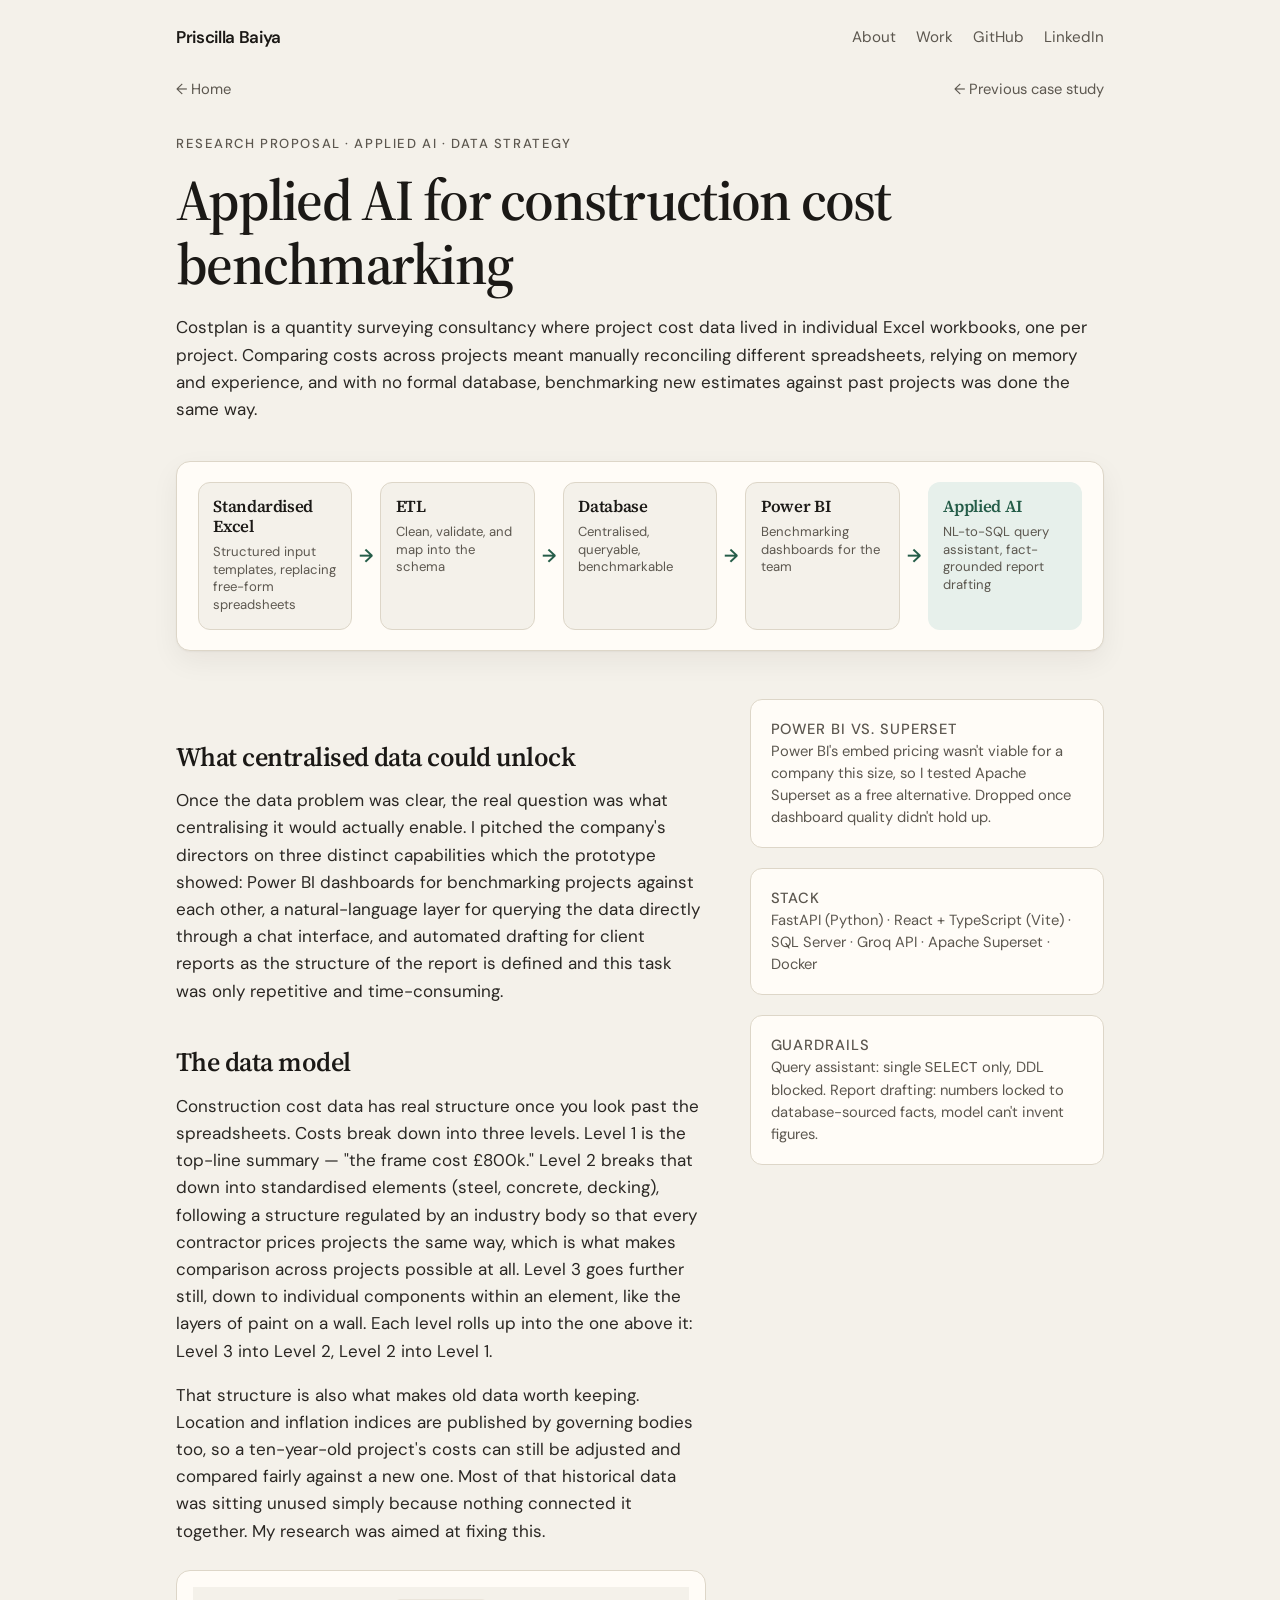
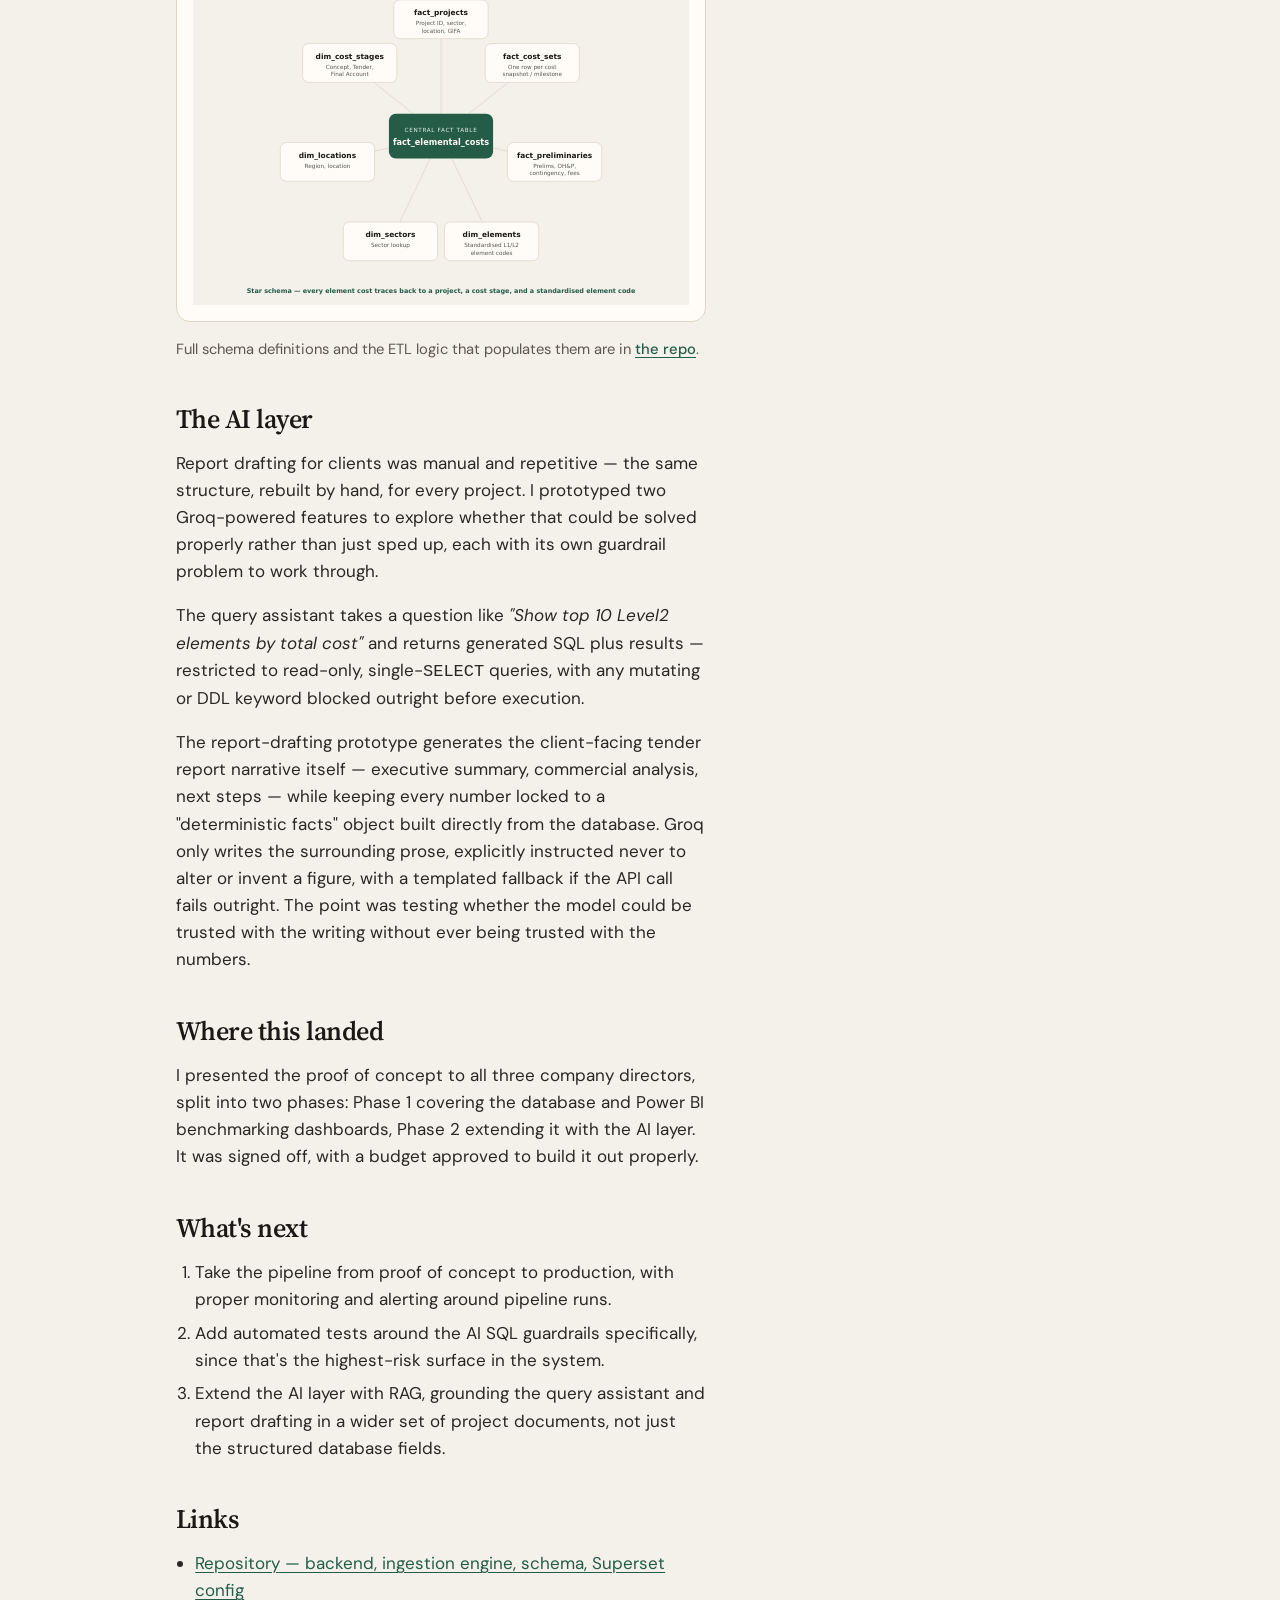
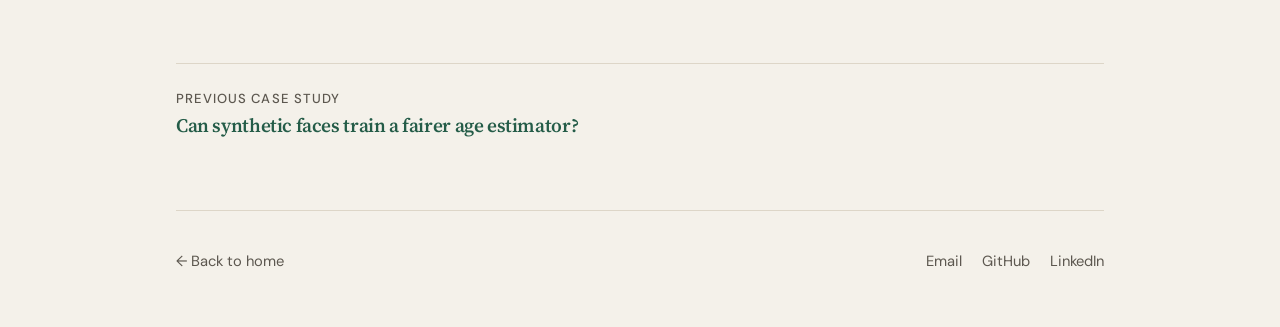
==== case-studies/construction-cost-benchmarking/index.html @ affcab67 "Tighten the construction case study around the data model and AI prototype, and fix the schema diagr" ====
<!DOCTYPE html>
<html lang="en">
  <head>
    <meta charset="utf-8" />
    <meta name="viewport" content="width=device-width, initial-scale=1" />
    <title>Applied AI for construction cost benchmarking</title>
    <meta
      name="description"
      content="Case study: a self-authored research proposal and proof of concept for a construction consultancy that runs cost benchmarking through spreadsheets
       — making the case for a centralised cost database, with a Power BI dashboard for visual analysis and a Groq-powered AI layer."
    />
    <link rel="stylesheet" href="../../assets/css/style.css" />
    <link rel="stylesheet" href="../../assets/css/case-study.css" />
  </head>
  <body>
    <a class="skip-link" href="#main">Skip to content</a>

    <header class="site-header">
      <a class="wordmark" href="../../">Priscilla Baiya</a>
      <nav class="nav" aria-label="Primary">
        <a href="../../#about">About</a>
        <a href="../../#work">Work</a>
        <a href="https://github.com/priscilla254" rel="noopener noreferrer">GitHub</a>
        <a href="https://www.linkedin.com/in/priscilla-baiya-3439ba217" rel="noopener noreferrer">LinkedIn</a>
      </nav>
    </header>

    <main id="main" class="article-wrap article-wrap--wide">
      <div class="page-nav">
        <a class="back" href="../../">← Home</a>
        <a class="back" href="../synthetic-age-estimation/">← Previous case study</a>
      </div>

      <article>
        <header class="article-header">
          <p class="eyebrow">Research proposal · Applied AI · Data strategy</p>
          <h1>Applied AI for construction cost benchmarking</h1>
          <p class="lede">
            <p>
              Costplan is a quantity surveying consultancy where project cost data
              lived in individual Excel workbooks, one per project. Comparing
              costs across projects meant manually reconciling different
              spreadsheets, relying on memory and experience, and with no formal
              database, benchmarking new estimates against past projects was done
              the same way.
            </p>
          </p>
     
        </header>

        <div class="pipeline-flow">
          <div class="pipeline-flow__step">
            <strong>Standardised Excel</strong>
            <span>Structured input templates, replacing free-form spreadsheets</span>
          </div>
          <div class="pipeline-flow__arrow" aria-hidden="true">→</div>
          <div class="pipeline-flow__step">
            <strong>ETL</strong>
            <span>Clean, validate, and map into the schema</span>
          </div>
          <div class="pipeline-flow__arrow" aria-hidden="true">→</div>
          <div class="pipeline-flow__step">
            <strong>Database</strong>
            <span>Centralised, queryable, benchmarkable</span>
          </div>
          <div class="pipeline-flow__arrow" aria-hidden="true">→</div>
          <div class="pipeline-flow__step">
            <strong>Power BI</strong>
            <span>Benchmarking dashboards for the team</span>
          </div>
          <div class="pipeline-flow__arrow" aria-hidden="true">→</div>
          <div class="pipeline-flow__step pipeline-flow__step--accent">
            <strong>Applied AI</strong>
            <span>NL-to-SQL query assistant, fact-grounded report drafting</span>
          </div>
        </div>

        
   

        <div class="layout">
          <div class="layout__main">
            <h2>What centralised data could unlock</h2>
            <p>
              Once the data problem was clear, the real question was what
              centralising it would actually enable. I pitched the company's
              directors on three distinct capabilities which the prototype showed: Power BI dashboards for
              benchmarking projects against each other, a natural-language layer
              for querying the data directly through a chat interface, and automated
              drafting for client reports as the structure of the report is defined and this task was only repetitive and time-consuming.
            </p>

            <h2>The data model</h2>
            <p>
              Construction cost data has real structure once you look past the
              spreadsheets. Costs break down into three levels. Level 1 is the
              top-line summary — "the frame cost £800k." Level 2 breaks that down
              into standardised elements (steel, concrete, decking), following a
              structure regulated by an industry body so that every contractor
              prices projects the same way, which is what makes comparison across
              projects possible at all. Level 3 goes further still, down to
              individual components within an element, like the layers of paint on
              a wall. Each level rolls up into the one above it: Level 3 into
              Level 2, Level 2 into Level 1.
            </p>
            <p>
              That structure is also what makes old data worth keeping. Location
              and inflation indices are published by governing bodies too, so a
              ten-year-old project's costs can still be adjusted and compared
              fairly against a new one. Most of that historical data was sitting
              unused simply because nothing connected it together. My research was aimed at fixing this.            </p>

            <div class="pipeline">
              <img src="../../assets/images/schema-diagram.svg" width="1000" height="640" alt="Star schema diagram: fact_elemental_costs sits at the centre, connected to fact_projects, fact_cost_sets, fact_preliminaries, dim_elements, dim_sectors, dim_locations, and dim_cost_stages." />
            </div>
            <p class="pipeline-note">
              Full schema definitions and the ETL logic that populates them
              are in
              <a href="https://github.com/priscilla254/construction-data-benchmarking-pipeline" rel="noopener noreferrer">the repo</a>.
            </p>

            <h2>The AI layer</h2>
            <p>
              Report drafting for clients was manual and repetitive — the same
              structure, rebuilt by hand, for every project. I prototyped two
              Groq-powered features to explore whether that could be solved
              properly rather than just sped up, each with its own guardrail
              problem to work through.
            </p>
            <p>
              The query assistant takes a question like <em>"Show top 10 Level2
              elements by total cost"</em> and returns generated SQL plus results —
              restricted to read-only, single-<code>SELECT</code> queries, with any
              mutating or DDL keyword blocked outright before execution.
            </p>
            <p>
              The report-drafting prototype generates the client-facing tender
              report narrative itself — executive summary, commercial analysis,
              next steps — while keeping every number locked to a "deterministic
              facts" object built directly from the database. Groq only writes the
              surrounding prose, explicitly instructed never to alter or invent a
              figure, with a templated fallback if the API call fails outright.
              The point was testing whether the model could be trusted with the
              writing without ever being trusted with the numbers.
            </p>

            <h2>Where this landed</h2>
            <p>
              I presented the proof of concept to all three company directors,
              split into two phases: Phase 1 covering the database and Power BI
              benchmarking dashboards, Phase 2 extending it with the AI layer. It
              was signed off, with a budget approved to build it out properly.
            </p>

            <h2>What's next</h2>
            <ol>
              <li>Take the pipeline from proof of concept to production, with proper monitoring and alerting around pipeline runs.</li>
              <li>Add automated tests around the AI SQL guardrails specifically, since that's the highest-risk surface in the system.</li>
              <li>Extend the AI layer with RAG, grounding the query assistant and report drafting in a wider set of project documents, not just the structured database fields.</li>
            </ol>

            <h2>Links</h2>
            <ul>
              <li><a href="https://github.com/priscilla254/construction-data-benchmarking-pipeline" rel="noopener noreferrer">Repository — backend, ingestion engine, schema, Superset config</a></li>
            </ul>
          </div>

          <aside class="layout__rail">
            <div class="rail-card">
              <p class="rail-card__label">Power BI vs. Superset</p>
              <p>
                Power BI's embed pricing wasn't viable for a company this size,
                so I tested Apache Superset as a free alternative. Dropped once
                dashboard quality didn't hold up.
              </p>
            </div>

            <div class="rail-card">
              <p class="rail-card__label">Stack</p>
              <p>FastAPI (Python) · React + TypeScript (Vite) · SQL Server · Groq API · Apache Superset · Docker</p>
            </div>

            <div class="rail-card">
              <p class="rail-card__label">Guardrails</p>
              <p>
                Query assistant: single <code>SELECT</code> only, DDL
                blocked. Report drafting: numbers locked to
                database-sourced facts, model can't invent figures.
              </p>
            </div>
          </aside>
        </div>
      </article>

      <nav class="pager" aria-label="More case studies">
        <a class="pager__link pager__link--prev" href="../synthetic-age-estimation/">
          <span class="pager__label">Previous case study</span>
          <span class="pager__title">Can synthetic faces train a fairer age estimator?</span>
        </a>
      </nav>
    </main>

    <footer class="site-footer">
      <p><a href="../../">← Back to home</a></p>
      <p class="footer-links">
        <a href="mailto:priscillawambui8@gmail.com">Email</a>
        <a href="https://github.com/priscilla254" rel="noopener noreferrer">GitHub</a>
        <a href="https://www.linkedin.com/in/priscilla-baiya-3439ba217" rel="noopener noreferrer">LinkedIn</a>
      </p>
    </footer>
  </body>
</html>
---- assets/css/style.css ----
@import url("https://fonts.googleapis.com/css2?family=Source+Serif+4:ital,opsz,wght@0,8..60,400;0,8..60,600;0,8..60,700;1,8..60,400&family=DM+Sans:ital,opsz,wght@0,9..40,400;0,9..40,500;0,9..40,600;1,9..40,400&display=swap");

:root {
  --paper: #f4f1ea;
  --card: #fffcf7;
  --ink: #1b1916;
  --muted: #5c574f;
  --line: #ddd6c8;
  --accent: #245c48;
  --accent-soft: #e7f0eb;
  --placeholder: #ece7dc;
  --radius: 14px;
  --shadow: 0 1px 2px rgba(27, 25, 22, 0.04), 0 10px 28px rgba(27, 25, 22, 0.06);
  --max: 42rem;
  --wide: 58rem;
}

*,
*::before,
*::after {
  box-sizing: border-box;
}

html {
  scroll-behavior: smooth;
}

body {
  margin: 0;
  background: var(--paper);
  color: var(--ink);
  font-family: "DM Sans", system-ui, sans-serif;
  font-size: 1.0625rem;
  line-height: 1.6;
  text-rendering: optimizeLegibility;
}

img {
  max-width: 100%;
  height: auto;
  display: block;
}

a {
  color: var(--accent);
  text-decoration-thickness: 1px;
  text-underline-offset: 0.18em;
}

a:hover {
  color: var(--ink);
}

:focus-visible {
  outline: 2px solid var(--accent);
  outline-offset: 3px;
}

.skip-link {
  position: absolute;
  left: 1rem;
  top: -4rem;
  z-index: 10;
  padding: 0.5rem 0.85rem;
  background: var(--ink);
  color: var(--paper);
  border-radius: 6px;
}

.skip-link:focus {
  top: 1rem;
}

.site-header,
.site-footer,
.hero,
.section,
.article-wrap {
  width: min(var(--wide), calc(100% - 2.5rem));
  margin-inline: auto;
}

.site-header {
  display: flex;
  align-items: center;
  justify-content: space-between;
  gap: 1rem;
  padding: 1.5rem 0 1.25rem;
}

.wordmark {
  font-weight: 600;
  letter-spacing: -0.02em;
  color: var(--ink);
  text-decoration: none;
}

.nav {
  display: flex;
  gap: 1.25rem;
  font-size: 0.95rem;
}

.nav a {
  color: var(--muted);
  text-decoration: none;
}

.nav a:hover,
.nav a[aria-current="page"] {
  color: var(--ink);
}

.hero {
  padding: 4.5rem 0 3.25rem;
}

.eyebrow {
  margin: 0 0 0.85rem;
  color: var(--muted);
  font-size: 0.82rem;
  font-weight: 500;
  letter-spacing: 0.12em;
  text-transform: uppercase;
}

.hero h1,
.article-header h1 {
  margin: 0;
  font-family: "Source Serif 4", Georgia, serif;
  font-size: clamp(2.35rem, 5vw, 3.6rem);
  font-weight: 600;
  letter-spacing: -0.03em;
  line-height: 1.12;
}

.lede {
  max-width: 36rem;
  margin: 1.1rem 0 0;
  color: var(--muted);
  font-size: clamp(1.1rem, 2vw, 1.28rem);
  line-height: 1.55;
}

.section {
  padding-bottom: 5rem;
}

.section h2 {
  margin: 0 0 1.25rem;
  font-size: calc(0.82rem + 2pt);
  font-weight: 500;
  letter-spacing: 0.12em;
  text-transform: uppercase;
  color: var(--muted);
}

.about::after {
  content: "";
  display: table;
  clear: both;
}

.about__photo {
  float: left;
  width: 14.5rem;
  max-width: 42%;
  aspect-ratio: 1;
  object-fit: cover;
  object-position: center 18%;
  margin: 0.15rem 1.85rem 0.85rem 0;
  border-radius: var(--radius);
  border: 1px solid var(--line);
  background: var(--placeholder);
}

.about__copy {
  display: contents;
}

.about__copy p {
  margin: 0 0 1rem;
  color: #2a2723;
}

.about__copy p:last-child {
  margin-bottom: 0;
}

.card {
  display: grid;
  gap: 1.35rem;
  padding: 1.6rem 1.7rem 1.7rem;
  background: var(--card);
  border: 1px solid var(--line);
  border-radius: var(--radius);
  box-shadow: var(--shadow);
  text-decoration: none;
  color: inherit;
  transition: transform 0.2s ease, border-color 0.2s ease;
}

.card:hover {
  transform: translateY(-2px);
  border-color: #cfc6b4;
  color: inherit;
}

.card__meta {
  display: flex;
  flex-wrap: wrap;
  gap: 0.55rem;
  margin: 0 0 0.7rem;
}

.tag {
  display: inline-block;
  padding: 0.18rem 0.55rem;
  border: 1px solid var(--line);
  border-radius: 999px;
  color: var(--muted);
  font-size: 0.78rem;
}

.card h3 {
  margin: 0 0 0.45rem;
  font-family: "Source Serif 4", Georgia, serif;
  font-size: 1.55rem;
  font-weight: 600;
  letter-spacing: -0.02em;
  line-height: 1.25;
}

.card p {
  margin: 0;
  color: var(--muted);
}

.card .card__cta {
  display: inline-block;
  width: fit-content;
  margin-top: 1rem;
  padding: 0.7rem 1.15rem;
  background: var(--accent);
  color: #fffcf7;
  font-weight: 600;
  font-size: 0.95rem;
  line-height: 1.2;
  border-radius: 8px;
  transition: background 0.2s ease;
}

.card:hover .card__cta {
  background: #1c4a3a;
  color: #fffcf7;
}

.site-footer {
  display: flex;
  flex-wrap: wrap;
  gap: 0.75rem 1.5rem;
  justify-content: space-between;
  padding: 1.5rem 0 2.5rem;
  border-top: 1px solid var(--line);
  color: var(--muted);
  font-size: 0.92rem;
}

.site-footer a {
  color: var(--muted);
  text-decoration: none;
}

.site-footer a:hover {
  color: var(--ink);
}

.footer-links {
  display: flex;
  flex-wrap: wrap;
  gap: 1rem 1.25rem;
}

/* Case study */
.article-wrap {
  max-width: var(--max);
  padding-bottom: 4.5rem;
}

.back {
  display: inline-block;
  margin: 0.4rem 0 2rem;
  color: var(--muted);
  text-decoration: none;
  font-size: 0.92rem;
}

.back:hover {
  color: var(--ink);
}

.article-header {
  margin-bottom: 2.4rem;
}

.article-header p.meta {
  margin: 1rem 0 0;
  color: var(--muted);
  font-size: 0.95rem;
}

article h2 {
  margin: 2.6rem 0 0.85rem;
  font-family: "Source Serif 4", Georgia, serif;
  font-size: 1.65rem;
  font-weight: 600;
  letter-spacing: -0.02em;
  line-height: 1.25;
}

article h3 {
  margin: 1.8rem 0 0.55rem;
  font-size: 1.08rem;
  font-weight: 600;
}

article p,
article li {
  color: #2a2723;
}

article p {
  margin: 0 0 1.05rem;
}

article ul,
article ol {
  margin: 0 0 1.15rem;
  padding-left: 1.2rem;
}

article li + li {
  margin-top: 0.4rem;
}

.stats {
  display: grid;
  grid-template-columns: 1fr 1fr;
  gap: 0.85rem;
  margin: 1.6rem 0 1.8rem;
}

.stat {
  padding: 1.15rem 1.2rem 1.2rem;
  background: var(--accent-soft);
  border-radius: 12px;
}

.stat strong {
  display: block;
  font-family: "Source Serif 4", Georgia, serif;
  font-size: 1.45rem;
  font-weight: 600;
  letter-spacing: -0.02em;
  line-height: 1.2;
  color: var(--accent);
}

.stat span {
  display: block;
  margin-top: 0.35rem;
  color: var(--muted);
  font-size: 0.9rem;
  line-height: 1.4;
}

.figure {
  margin: 1.7rem 0 1.9rem;
}

.figure__frame {
  display: grid;
  place-items: center;
  min-height: 14rem;
  padding: 1.5rem;
  background: var(--placeholder);
  border: 1px dashed #c9c0b0;
  border-radius: 12px;
  text-align: center;
  color: var(--muted);
}

.figure__frame strong {
  display: block;
  margin-bottom: 0.3rem;
  color: var(--ink);
  font-weight: 500;
}

.figure__frame small {
  display: block;
  font-family: ui-monospace, SFMono-Regular, Menlo, Consolas, monospace;
  font-size: 0.78rem;
}

.figure img {
  width: 100%;
  border-radius: 12px;
  border: 1px solid var(--line);
  background: var(--card);
}

figcaption {
  margin-top: 0.65rem;
  color: var(--muted);
  font-size: 0.9rem;
  line-height: 1.45;
}

.callout {
  margin: 1.6rem 0;
  padding: 1.1rem 1.2rem;
  border-left: 3px solid var(--accent);
  background: var(--card);
}

.callout p {
  margin: 0;
}

@media (max-width: 640px) {
  .site-header,
  .site-footer,
  .hero,
  .section,
  .article-wrap {
    width: min(var(--wide), calc(100% - 1.6rem));
  }

  .hero {
    padding: 2.8rem 0 2.2rem;
  }

  .stats {
    grid-template-columns: 1fr;
  }

  .about__photo {
    width: 9.75rem;
    max-width: 38%;
    margin: 0.1rem 1.1rem 0.65rem 0;
  }

  .site-footer {
    flex-direction: column;
  }

  .figure__frame {
    min-height: 11rem;
  }
}
---- assets/css/case-study.css ----
/* ---- Case study: skimmable layout additions ---- */

/* Wider wrap just for case study pages that use the two-column body */
.article-wrap--wide {
  max-width: var(--wide);
}

/* At-a-glance band: the whole story in one horizontal scan */
.glance {
  display: grid;
  grid-template-columns: repeat(4, 1fr);
  gap: 0.75rem;
  margin: 2rem 0 3rem;
  padding: 1.4rem 1.5rem;
  background: var(--card);
  border: 1px solid var(--line);
  border-radius: var(--radius);
  box-shadow: var(--shadow);
}

.glance__item {
  padding-inline: 0.9rem;
  border-left: 2px solid var(--line);
}

.glance__item:first-child {
  border-left: none;
  padding-left: 0;
}

.glance__item strong {
  display: block;
  font-family: "Source Serif 4", Georgia, serif;
  font-size: 1.5rem;
  font-weight: 600;
  letter-spacing: -0.02em;
  color: var(--accent);
  line-height: 1.15;
}

.glance__item span {
  display: block;
  margin-top: 0.3rem;
  color: var(--muted);
  font-size: 0.85rem;
  line-height: 1.35;
}

.pipeline-flow {
  display: flex;
  flex-wrap: wrap;
  align-items: stretch;
  gap: 0.55rem 0.35rem;
  margin: 2rem 0 3rem;
  padding: 1.25rem 1.3rem;
  background: var(--card);
  border: 1px solid var(--line);
  border-radius: var(--radius);
  box-shadow: var(--shadow);
}

.pipeline-flow__step {
  flex: 1 1 8.5rem;
  min-width: 7.5rem;
  padding: 0.85rem 0.9rem 0.95rem;
  background: var(--paper);
  border: 1px solid var(--line);
  border-radius: 12px;
}

.pipeline-flow__step strong {
  display: block;
  font-family: "Source Serif 4", Georgia, serif;
  font-size: 1.05rem;
  font-weight: 600;
  letter-spacing: -0.02em;
  line-height: 1.2;
  color: var(--ink);
}

.pipeline-flow__step span {
  display: block;
  margin-top: 0.35rem;
  color: var(--muted);
  font-size: 0.82rem;
  line-height: 1.35;
}

.pipeline-flow__step--accent {
  background: var(--accent-soft);
  border-color: transparent;
}

.pipeline-flow__step--accent strong {
  color: var(--accent);
}

.pipeline-flow__arrow {
  display: flex;
  align-items: center;
  color: var(--accent);
  font-size: 1.15rem;
  font-weight: 600;
  padding-inline: 0.1rem;
}

@media (max-width: 900px) {
  .pipeline-flow__arrow {
    display: none;
  }
}

/* Two-column editorial layout: running text left, callouts/figures right */
.layout {
  display: grid;
  grid-template-columns: minmax(0, 1.5fr) minmax(0, 1fr);
  gap: 0 2.75rem;
  align-items: start;
}

.layout > .layout__main {
  min-width: 0;
}

.layout > .layout__rail {
  min-width: 0;
  position: sticky;
  top: 1.5rem;
  align-self: start;
  max-height: calc(100vh - 3rem);
  overflow-y: auto;
  display: grid;
  gap: 1.25rem;
}

/* rail cards: compact figures/callouts that sit beside the paragraph they support */
.rail-card {
  padding: 1.1rem 1.2rem 1.2rem;
  background: var(--card);
  border: 1px solid var(--line);
  border-radius: 12px;
}

.rail-card img {
  width: 100%;
  height: auto;
  border-radius: 8px;
  margin-bottom: 0.7rem;
}

.rail-card__label {
  margin: 0 0 0.35rem;
  color: var(--muted);
  font-size: 0.78rem;
  font-weight: 500;
  letter-spacing: 0.06em;
  text-transform: uppercase;
}

.rail-card p {
  margin: 0;
  color: var(--muted);
  font-size: 0.92rem;
  line-height: 1.5;
}

/* Pipeline diagram block: replaces long prose in the approach section */
.pipeline {
  margin: 1.6rem 0 1rem;
  padding: 1rem;
  background: var(--card);
  border: 1px solid var(--line);
  border-radius: var(--radius);
}

.pipeline img,
.pipeline svg {
  width: 100%;
  height: auto;
  display: block;
}

.pipeline-note {
  margin: 0.9rem 0 2rem;
  color: var(--muted);
  font-size: 0.92rem;
}

.pipeline-note a {
  font-weight: 500;
}

/* Follow-up stat grid: replaces prose-heavy summary */
.result-grid {
  display: grid;
  grid-template-columns: repeat(3, 1fr);
  gap: 0.85rem;
  margin: 1.5rem 0 2rem;
}

.result-grid .stat {
  background: var(--accent-soft);
}

@media (max-width: 900px) {
  .layout {
    grid-template-columns: 1fr;
  }

  .layout > .layout__rail {
    position: static;
    order: -1;
    grid-template-columns: 1fr 1fr;
    max-height: none;
    overflow: visible;
  }

  .glance {
    grid-template-columns: 1fr 1fr;
  }

  .glance__item {
    border-left: none;
    padding-left: 0;
  }

  .result-grid {
    grid-template-columns: 1fr;
  }
}

@media (max-width: 640px) {
  .layout > .layout__rail {
    grid-template-columns: 1fr;
  }

  .glance {
    grid-template-columns: 1fr;
  }
}

/* Keep the sticky rail from painting over the footer */
.article-wrap--wide ~ .site-footer,
body > .site-footer {
  position: relative;
  z-index: 2;
  background: var(--paper);
}

/* Homepage: side-by-side project cards */
.work-grid {
  display: grid;
  grid-template-columns: 1fr 1fr;
  gap: 1.25rem;
}

@media (max-width: 720px) {
  .work-grid {
    grid-template-columns: 1fr;
  }
}

.page-nav {
  display: flex;
  flex-wrap: wrap;
  justify-content: space-between;
  gap: 0.75rem 1.5rem;
}

.page-nav .back {
  margin-bottom: 2rem;
}

.pager {
  display: grid;
  gap: 0.85rem;
  margin-top: 2.5rem;
  padding-top: 1.5rem;
  border-top: 1px solid var(--line);
}

.pager__link {
  display: grid;
  gap: 0.25rem;
  text-decoration: none;
  color: inherit;
}

.pager__link--prev {
  text-align: left;
}

.pager__label {
  color: var(--muted);
  font-size: 0.82rem;
  font-weight: 500;
  letter-spacing: 0.08em;
  text-transform: uppercase;
}

.pager__title {
  font-family: "Source Serif 4", Georgia, serif;
  font-size: 1.2rem;
  font-weight: 600;
  letter-spacing: -0.02em;
  line-height: 1.3;
  color: var(--accent);
}

.pager__link:hover .pager__title {
  color: var(--ink);
}
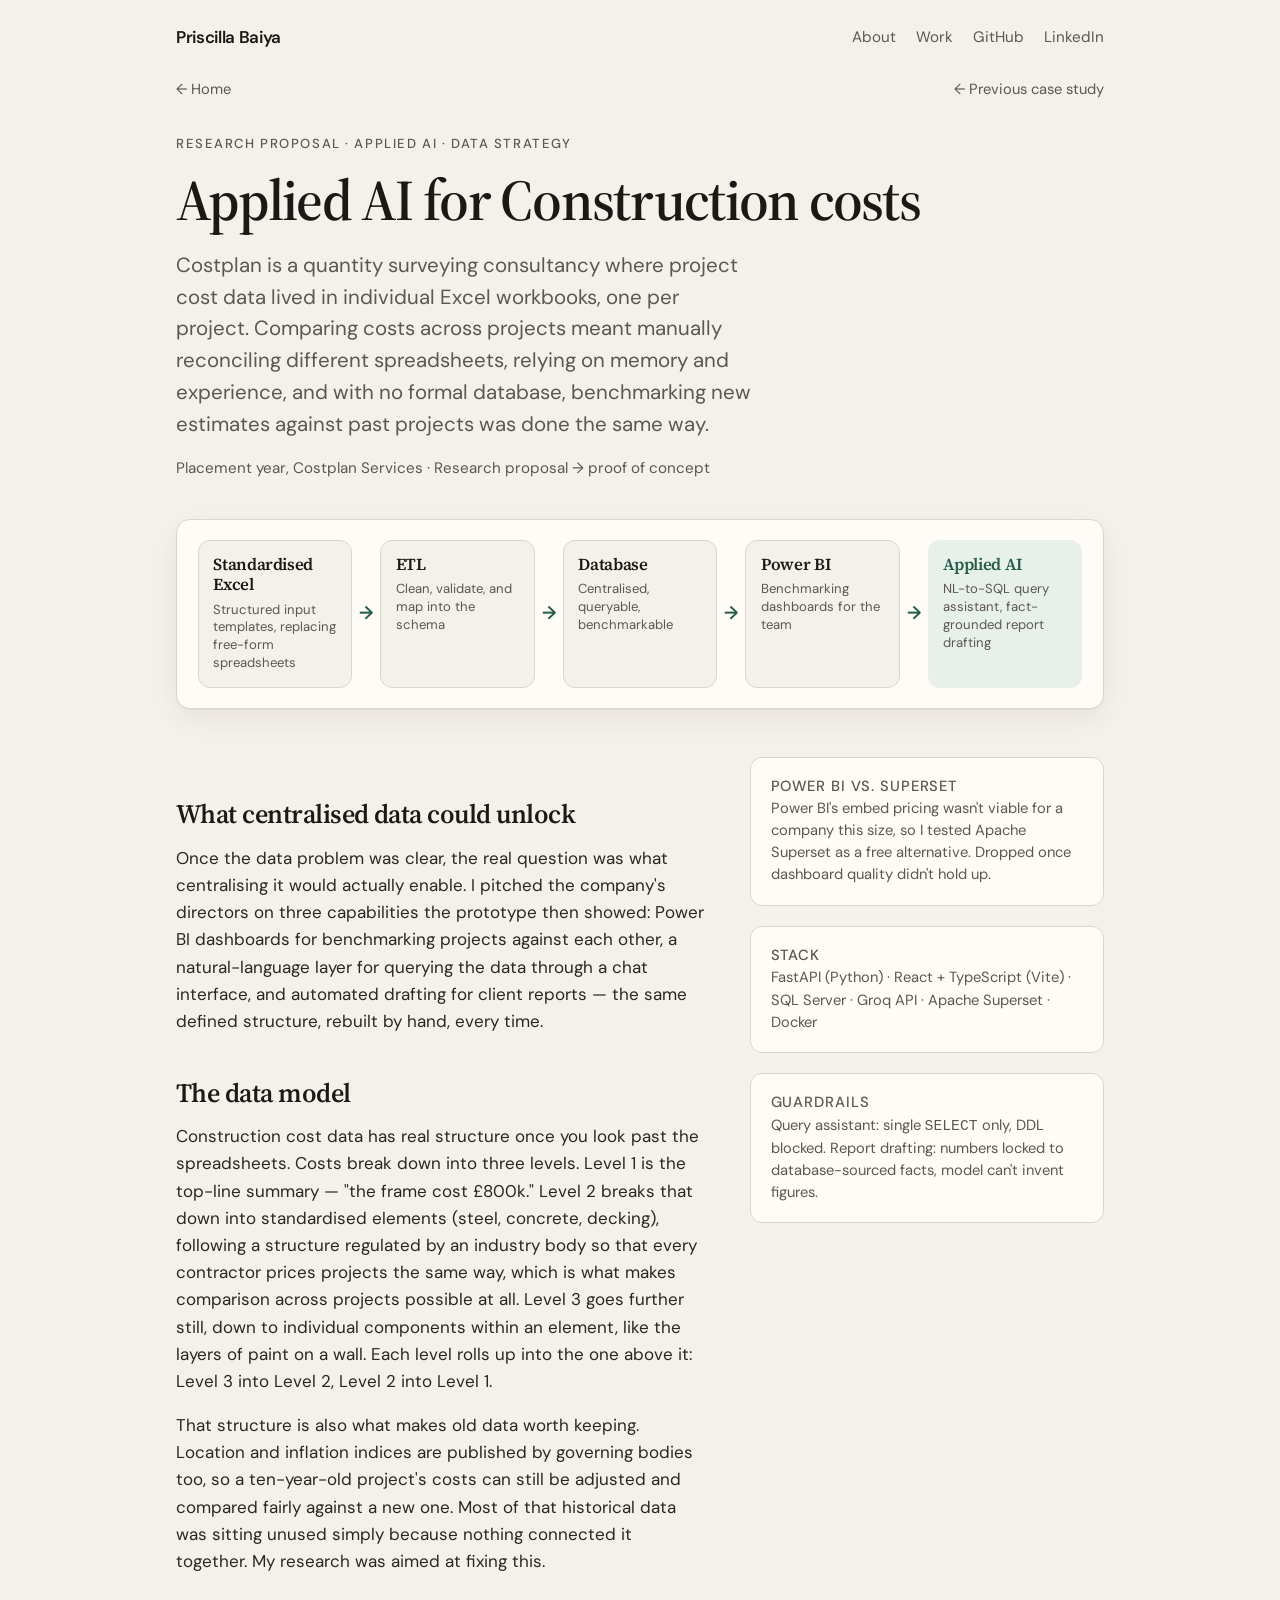
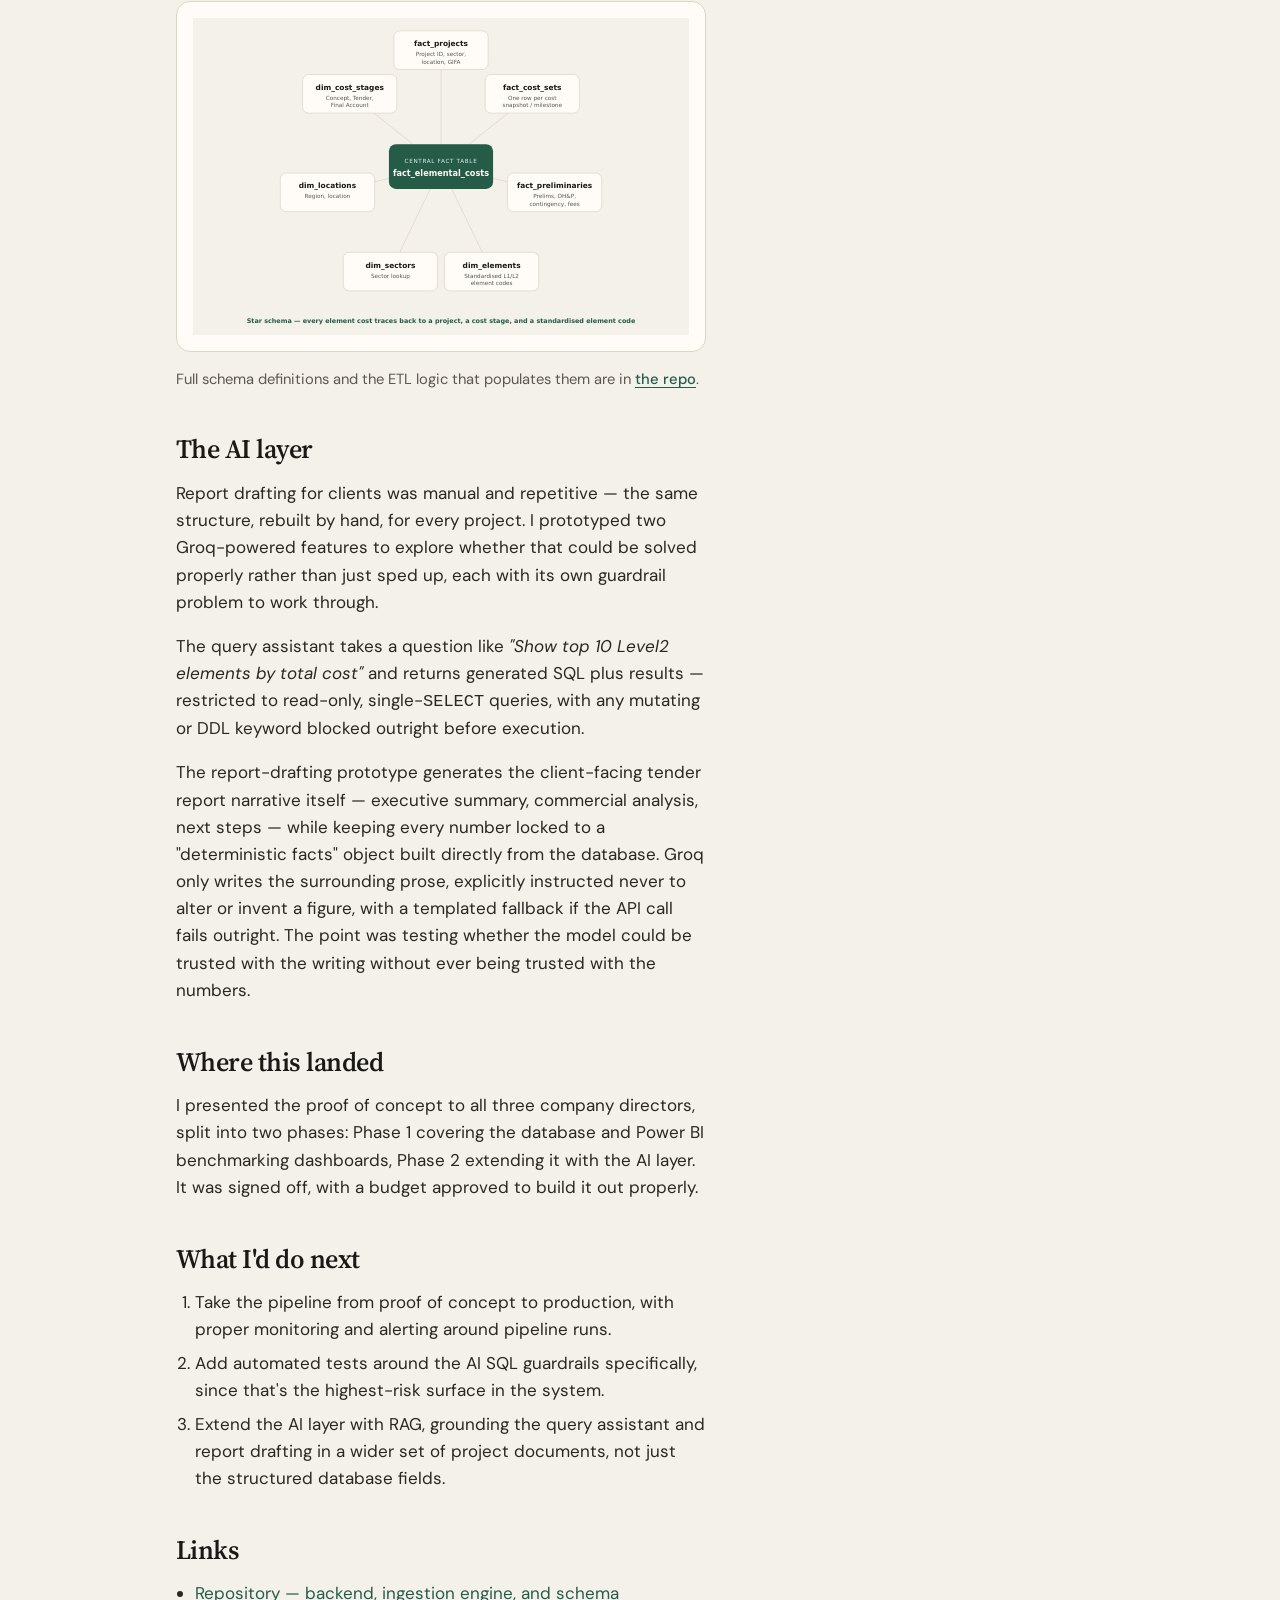
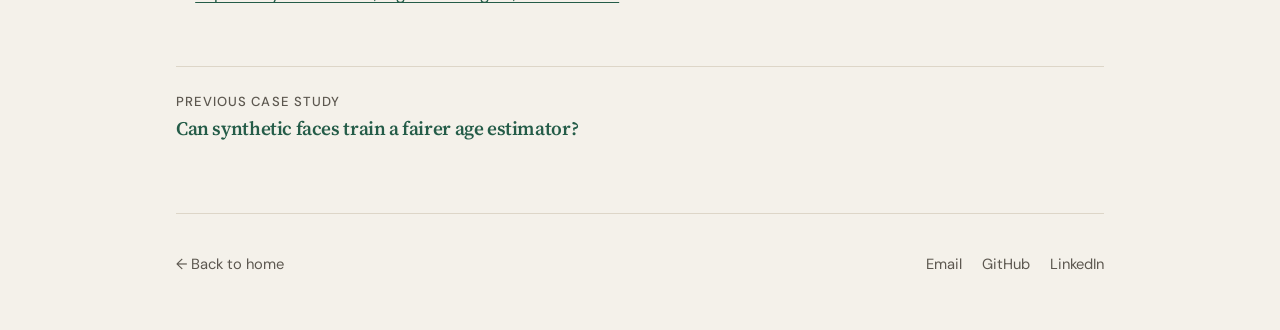
==== commit 26f566c2: "Align the site to the new construction title and update About to November 2026 Distinction. Co-autho" ====
--- a/case-studies/construction-cost-benchmarking/index.html
+++ b/case-studies/construction-cost-benchmarking/index.html
@@ -3,11 +3,10 @@
   <head>
     <meta charset="utf-8" />
     <meta name="viewport" content="width=device-width, initial-scale=1" />
-    <title>Applied AI for construction cost benchmarking</title>
+    <title>Applied AI for Construction costs — Priscilla Baiya</title>
     <meta
       name="description"
-      content="Case study: a self-authored research proposal and proof of concept for a construction consultancy that runs cost benchmarking through spreadsheets
-       — making the case for a centralised cost database, with a Power BI dashboard for visual analysis and a Groq-powered AI layer."
+      content="Case study: a research proposal and proof of concept for a quantity surveying consultancy — a centralised cost database, Power BI benchmarking dashboards, and a Groq-powered AI layer for querying and report drafting."
     />
     <link rel="stylesheet" href="../../assets/css/style.css" />
     <link rel="stylesheet" href="../../assets/css/case-study.css" />
@@ -34,18 +33,18 @@
       <article>
         <header class="article-header">
           <p class="eyebrow">Research proposal · Applied AI · Data strategy</p>
-          <h1>Applied AI for construction cost benchmarking</h1>
+          <h1>Applied AI for Construction costs</h1>
           <p class="lede">
-            <p>
-              Costplan is a quantity surveying consultancy where project cost data
-              lived in individual Excel workbooks, one per project. Comparing
-              costs across projects meant manually reconciling different
-              spreadsheets, relying on memory and experience, and with no formal
-              database, benchmarking new estimates against past projects was done
-              the same way.
-            </p>
+            Costplan is a quantity surveying consultancy where project cost data
+            lived in individual Excel workbooks, one per project. Comparing
+            costs across projects meant manually reconciling different
+            spreadsheets, relying on memory and experience, and with no formal
+            database, benchmarking new estimates against past projects was done
+            the same way.
           </p>
-     
+          <p class="meta">
+            Placement year, Costplan Services · Research proposal → proof of concept
+          </p>
         </header>
 
         <div class="pipeline-flow">
@@ -75,19 +74,17 @@
           </div>
         </div>
 
-        
-   
-
         <div class="layout">
           <div class="layout__main">
             <h2>What centralised data could unlock</h2>
             <p>
               Once the data problem was clear, the real question was what
               centralising it would actually enable. I pitched the company's
-              directors on three distinct capabilities which the prototype showed: Power BI dashboards for
-              benchmarking projects against each other, a natural-language layer
-              for querying the data directly through a chat interface, and automated
-              drafting for client reports as the structure of the report is defined and this task was only repetitive and time-consuming.
+              directors on three capabilities the prototype then showed: Power BI
+              dashboards for benchmarking projects against each other, a
+              natural-language layer for querying the data through a chat
+              interface, and automated drafting for client reports — the same
+              defined structure, rebuilt by hand, every time.
             </p>
 
             <h2>The data model</h2>
@@ -108,7 +105,9 @@
               and inflation indices are published by governing bodies too, so a
               ten-year-old project's costs can still be adjusted and compared
               fairly against a new one. Most of that historical data was sitting
-              unused simply because nothing connected it together. My research was aimed at fixing this.            </p>
+              unused simply because nothing connected it together. My research
+              was aimed at fixing this.
+            </p>
 
             <div class="pipeline">
               <img src="../../assets/images/schema-diagram.svg" width="1000" height="640" alt="Star schema diagram: fact_elemental_costs sits at the centre, connected to fact_projects, fact_cost_sets, fact_preliminaries, dim_elements, dim_sectors, dim_locations, and dim_cost_stages." />
@@ -152,7 +151,7 @@
               was signed off, with a budget approved to build it out properly.
             </p>
 
-            <h2>What's next</h2>
+            <h2>What I'd do next</h2>
             <ol>
               <li>Take the pipeline from proof of concept to production, with proper monitoring and alerting around pipeline runs.</li>
               <li>Add automated tests around the AI SQL guardrails specifically, since that's the highest-risk surface in the system.</li>
@@ -161,7 +160,7 @@
 
             <h2>Links</h2>
             <ul>
-              <li><a href="https://github.com/priscilla254/construction-data-benchmarking-pipeline" rel="noopener noreferrer">Repository — backend, ingestion engine, schema, Superset config</a></li>
+              <li><a href="https://github.com/priscilla254/construction-data-benchmarking-pipeline" rel="noopener noreferrer">Repository — backend, ingestion engine, and schema</a></li>
             </ul>
           </div>
 
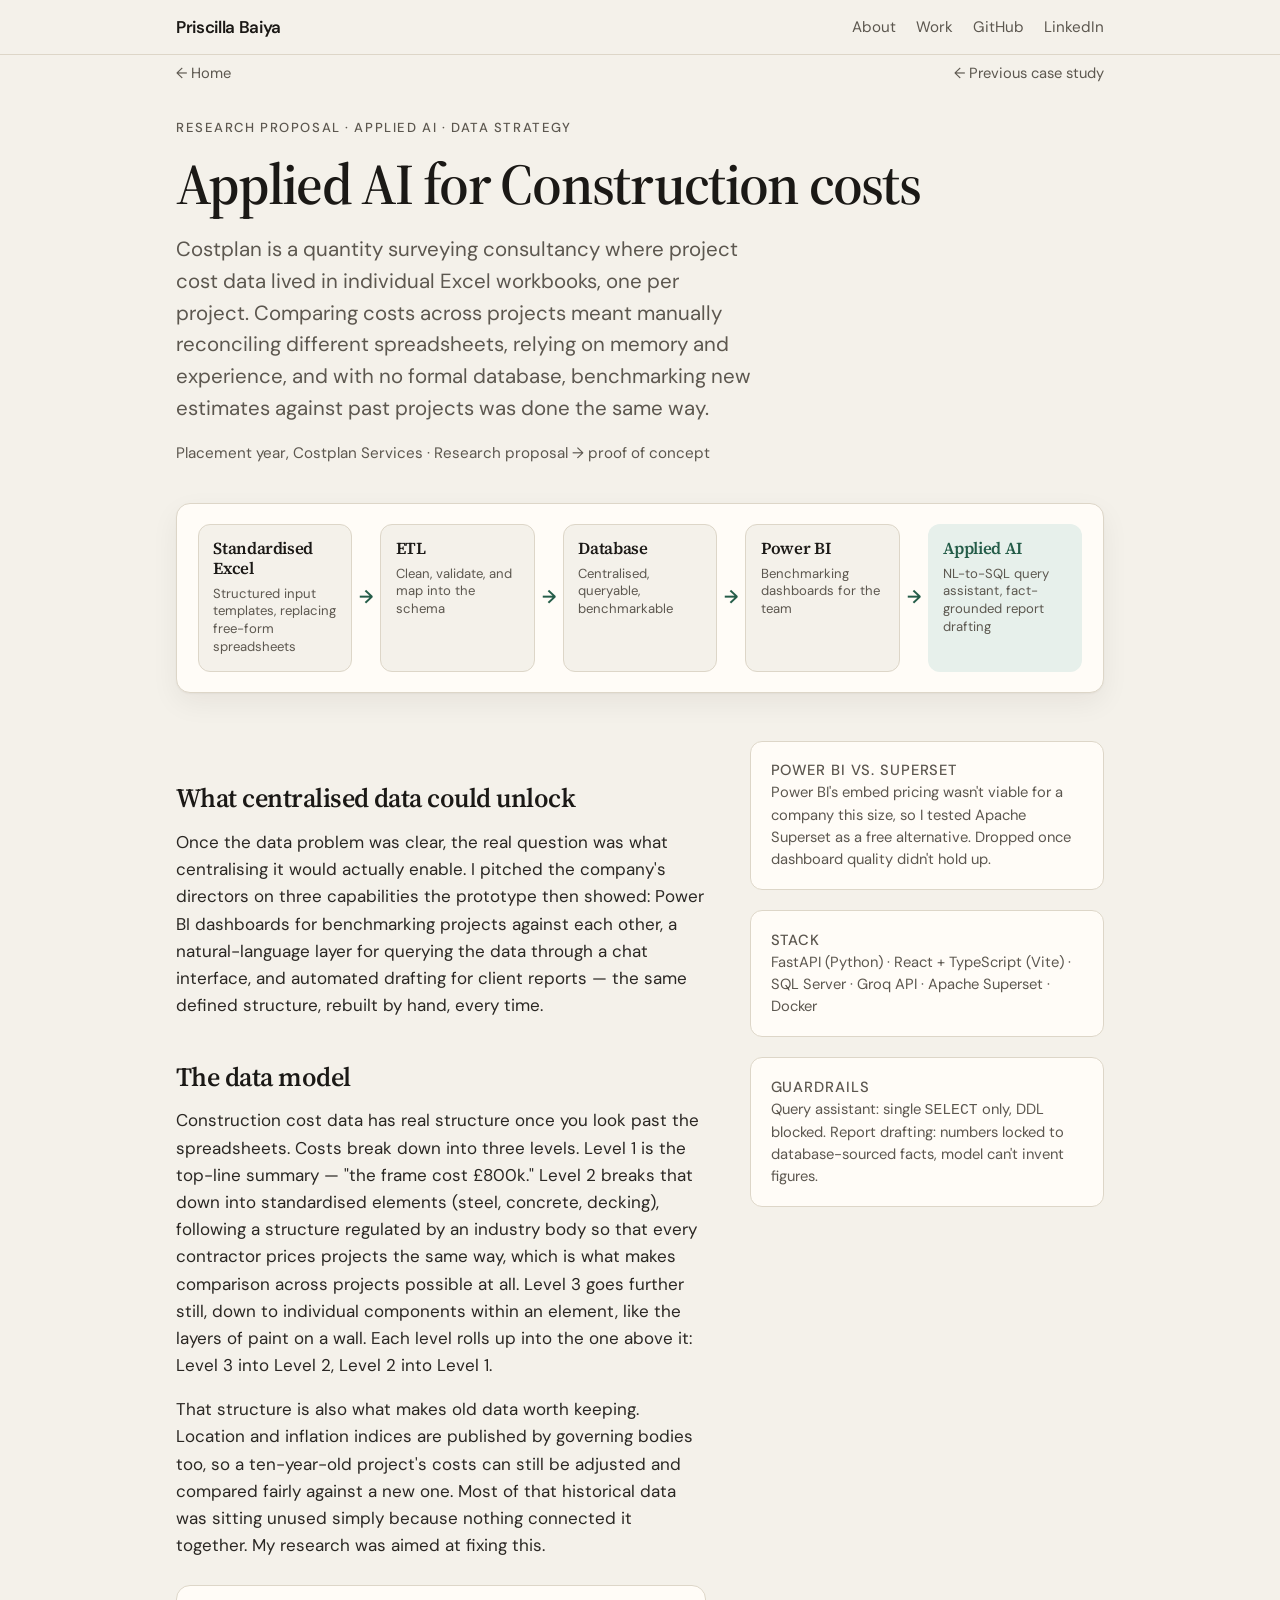
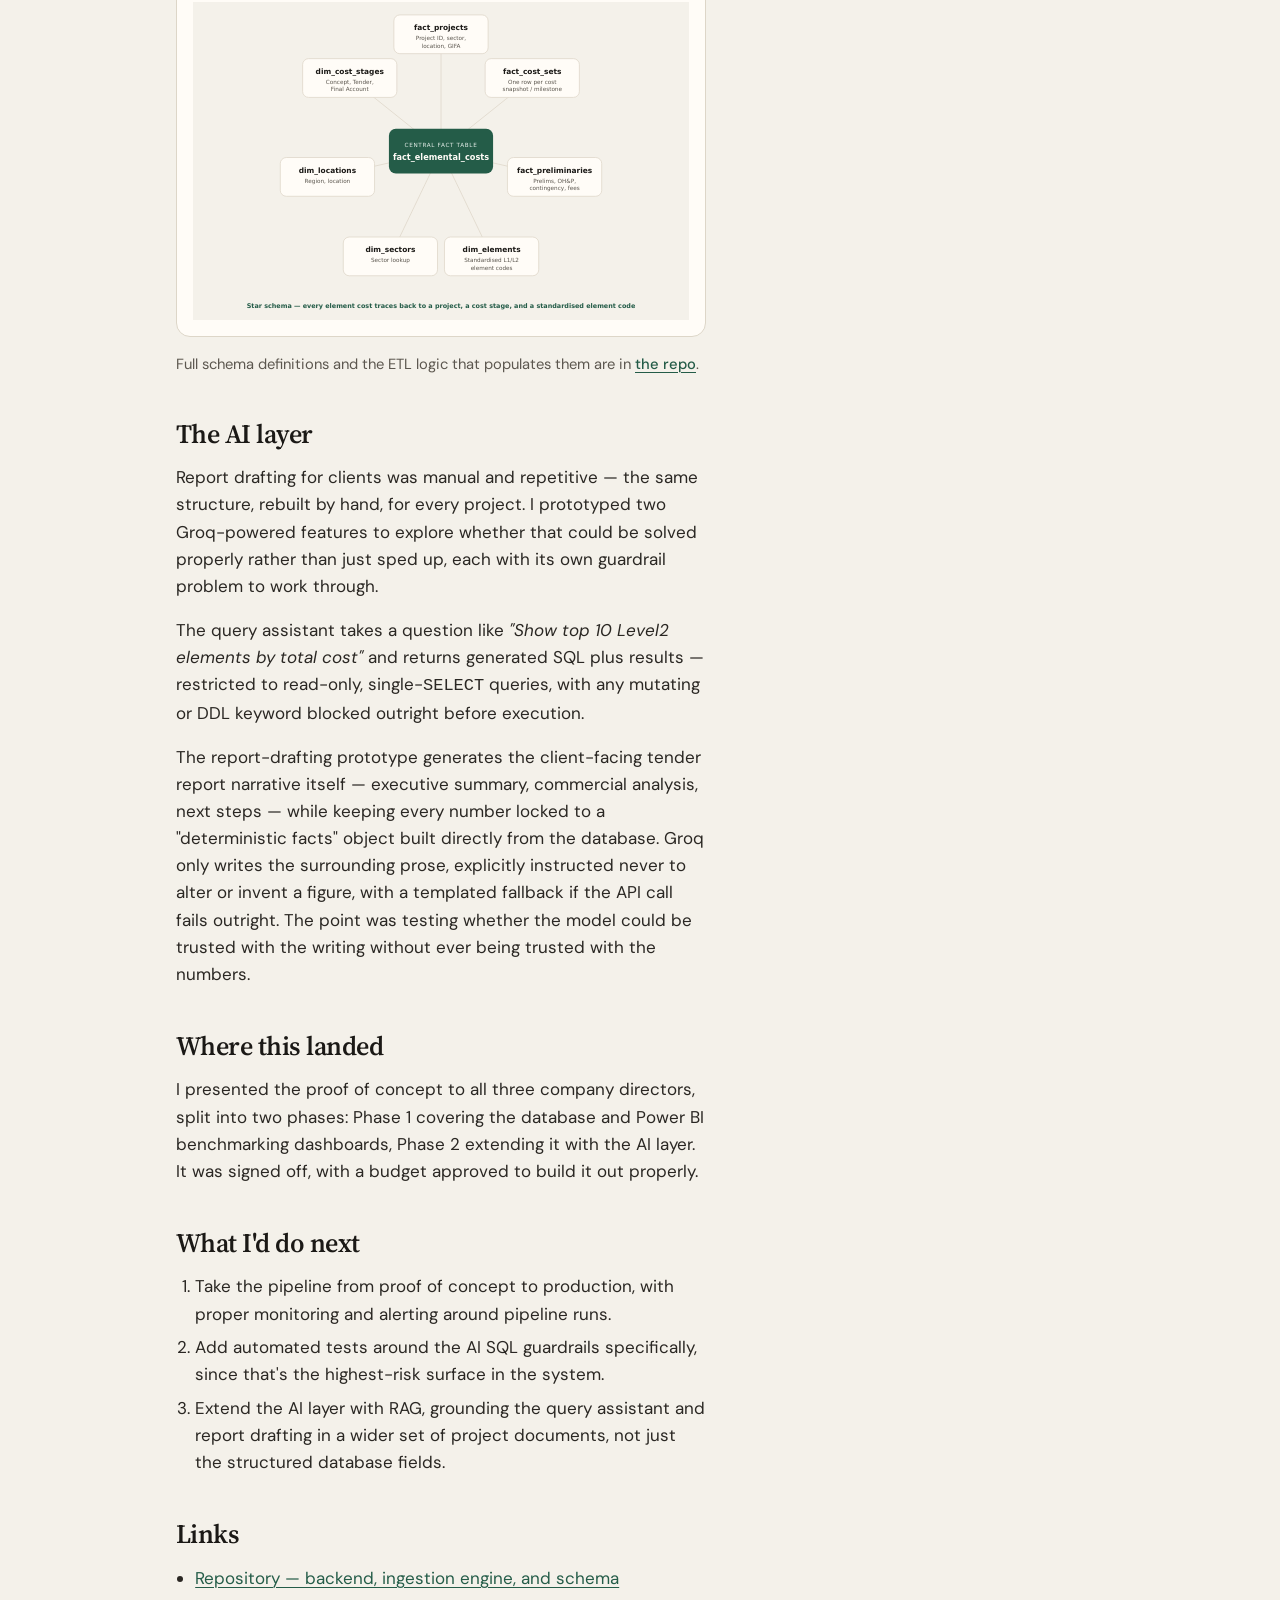
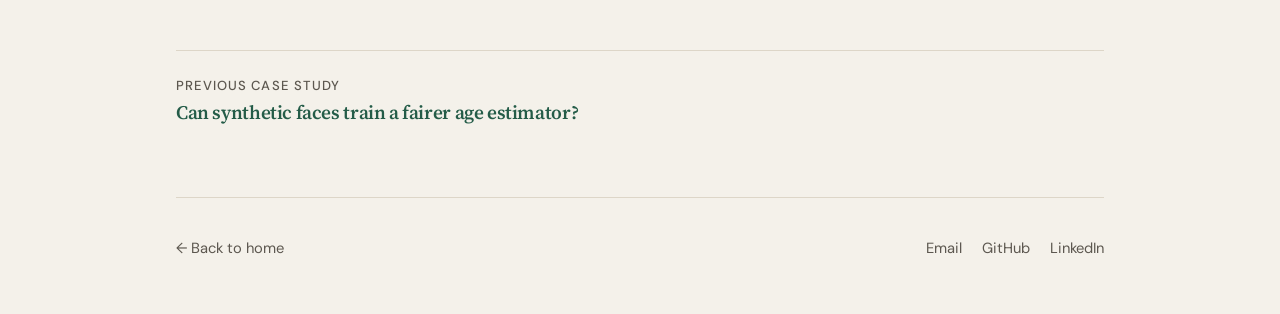
==== commit 5ada0e80: "Pin the nav to the top on scroll and give the work-card titles more breathing room. Co-authored-by: " ====
--- a/case-studies/construction-cost-benchmarking/index.html
+++ b/case-studies/construction-cost-benchmarking/index.html
@@ -15,13 +15,15 @@
     <a class="skip-link" href="#main">Skip to content</a>
 
     <header class="site-header">
-      <a class="wordmark" href="../../">Priscilla Baiya</a>
-      <nav class="nav" aria-label="Primary">
-        <a href="../../#about">About</a>
-        <a href="../../#work">Work</a>
-        <a href="https://github.com/priscilla254" rel="noopener noreferrer">GitHub</a>
-        <a href="https://www.linkedin.com/in/priscilla-baiya-3439ba217" rel="noopener noreferrer">LinkedIn</a>
-      </nav>
+      <div class="site-header__inner">
+        <a class="wordmark" href="../../">Priscilla Baiya</a>
+        <nav class="nav" aria-label="Primary">
+          <a href="../../#about">About</a>
+          <a href="../../#work">Work</a>
+          <a href="https://github.com/priscilla254" rel="noopener noreferrer">GitHub</a>
+          <a href="https://www.linkedin.com/in/priscilla-baiya-3439ba217" rel="noopener noreferrer">LinkedIn</a>
+        </nav>
+      </div>
     </header>
 
     <main id="main" class="article-wrap article-wrap--wide">
--- a/assets/css/style.css
+++ b/assets/css/style.css
@@ -23,6 +23,7 @@
 
 html {
   scroll-behavior: smooth;
+  scroll-padding-top: 4.25rem;
 }
 
 body {
@@ -60,7 +61,7 @@
   position: absolute;
   left: 1rem;
   top: -4rem;
-  z-index: 10;
+  z-index: 40;
   padding: 0.5rem 0.85rem;
   background: var(--ink);
   color: var(--paper);
@@ -71,7 +72,6 @@
   top: 1rem;
 }
 
-.site-header,
 .site-footer,
 .hero,
 .section,
@@ -81,11 +81,28 @@
 }
 
 .site-header {
+  position: sticky;
+  top: 0;
+  z-index: 20;
+  width: 100%;
+  margin: 0;
+  padding: 0;
+  background: var(--paper);
+  border-bottom: 1px solid var(--line);
+}
+
+.site-header__inner {
   display: flex;
   align-items: center;
+  justify-content: flex-end;
+  gap: 1rem;
+  width: min(var(--wide), calc(100% - 2.5rem));
+  margin-inline: auto;
+  padding: 0.85rem 0;
+}
+
+.site-header__inner:has(.wordmark) {
   justify-content: space-between;
-  gap: 1rem;
-  padding: 1.5rem 0 1.25rem;
 }
 
 .wordmark {
@@ -132,6 +149,25 @@
   font-weight: 600;
   letter-spacing: -0.03em;
   line-height: 1.12;
+}
+
+.hero__cta {
+  display: inline-block;
+  margin-top: 1.4rem;
+  padding: 0.7rem 1.15rem;
+  background: var(--accent);
+  color: #fffcf7;
+  font-weight: 600;
+  font-size: 0.95rem;
+  line-height: 1.2;
+  border-radius: 8px;
+  text-decoration: none;
+  transition: background 0.2s ease;
+}
+
+.hero__cta:hover {
+  background: #1c4a3a;
+  color: #fffcf7;
 }
 
 .lede {
@@ -223,7 +259,7 @@
 }
 
 .card h3 {
-  margin: 0 0 0.45rem;
+  margin: 1.15rem 0 0.45rem;
   font-family: "Source Serif 4", Georgia, serif;
   font-size: 1.55rem;
   font-weight: 600;
@@ -429,12 +465,17 @@
 }
 
 @media (max-width: 640px) {
-  .site-header,
   .site-footer,
   .hero,
   .section,
-  .article-wrap {
+  .article-wrap,
+  .site-header__inner {
     width: min(var(--wide), calc(100% - 1.6rem));
+  }
+
+  .nav {
+    flex-wrap: wrap;
+    justify-content: flex-end;
   }
 
   .hero {
--- a/assets/css/case-study.css
+++ b/assets/css/case-study.css
@@ -125,9 +125,9 @@
 .layout > .layout__rail {
   min-width: 0;
   position: sticky;
-  top: 1.5rem;
+  top: 4.25rem;
   align-self: start;
-  max-height: calc(100vh - 3rem);
+  max-height: calc(100vh - 5.75rem);
   overflow-y: auto;
   display: grid;
   gap: 1.25rem;
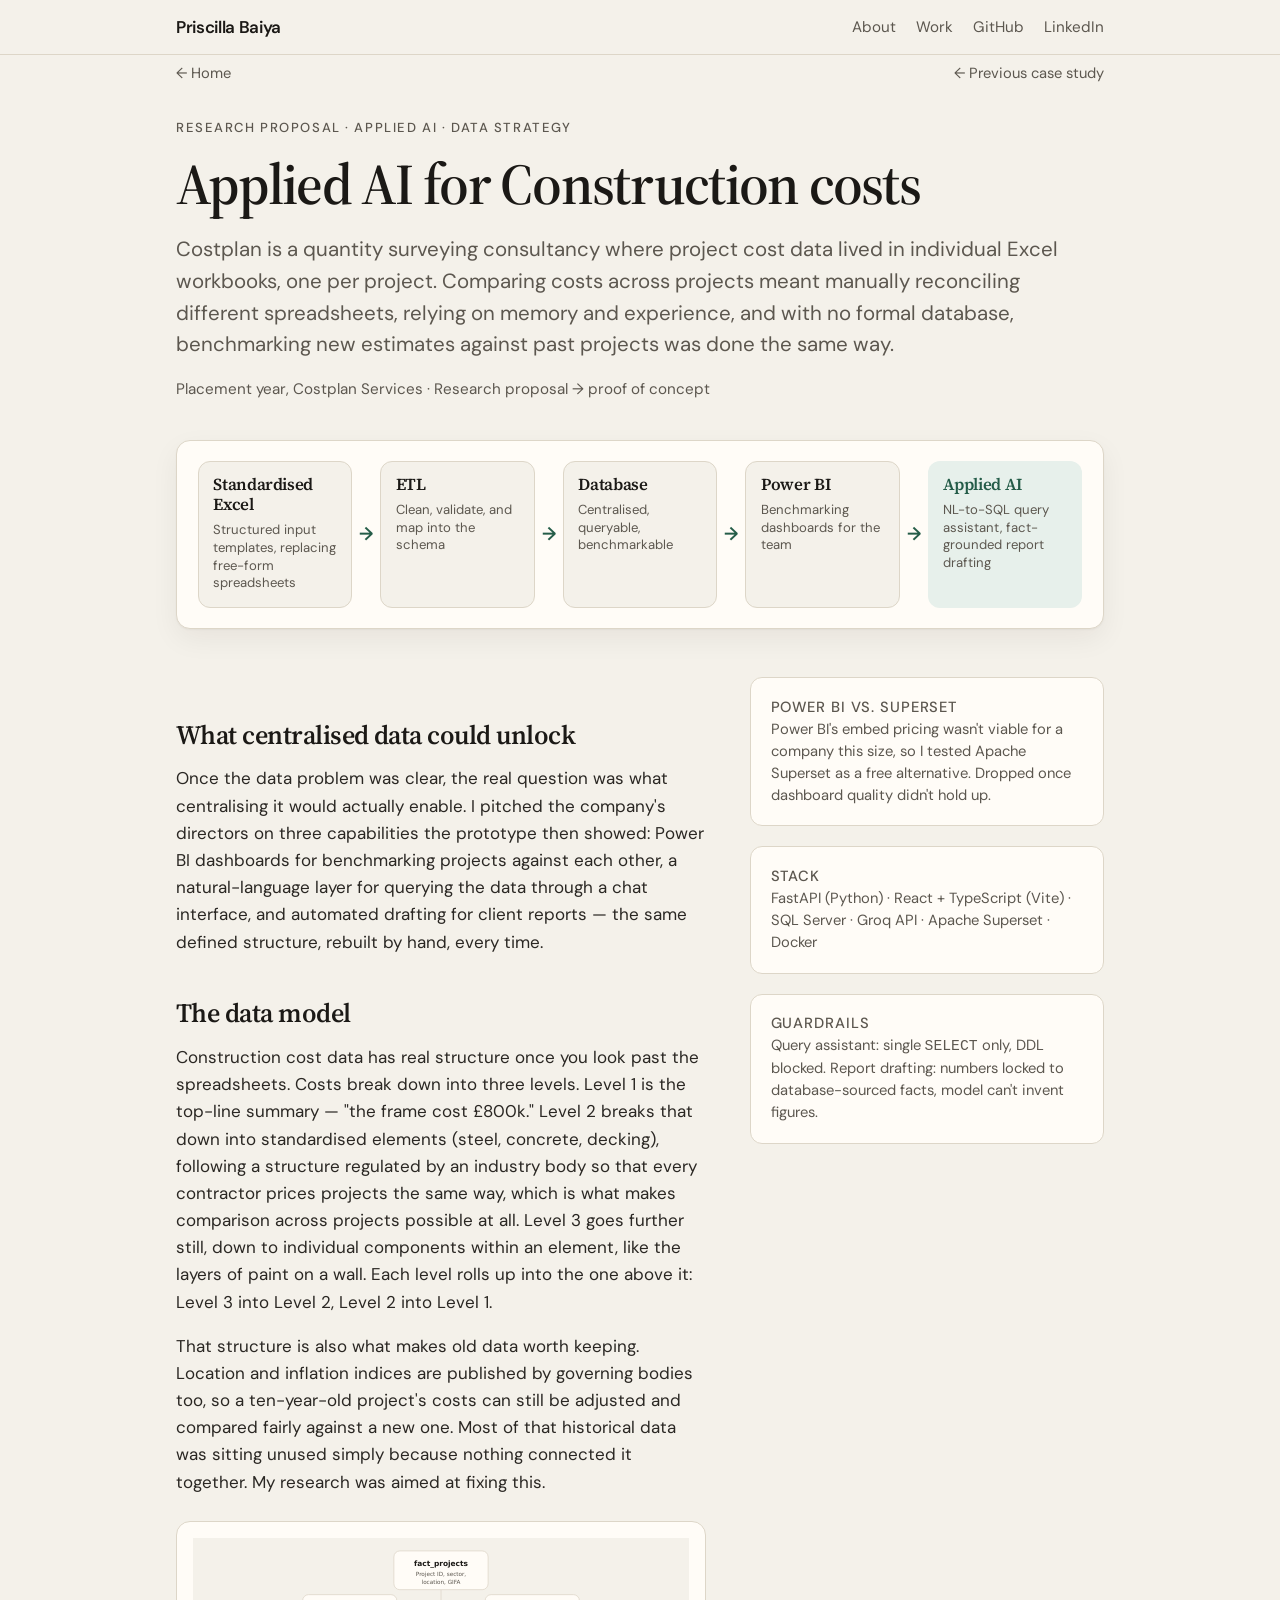
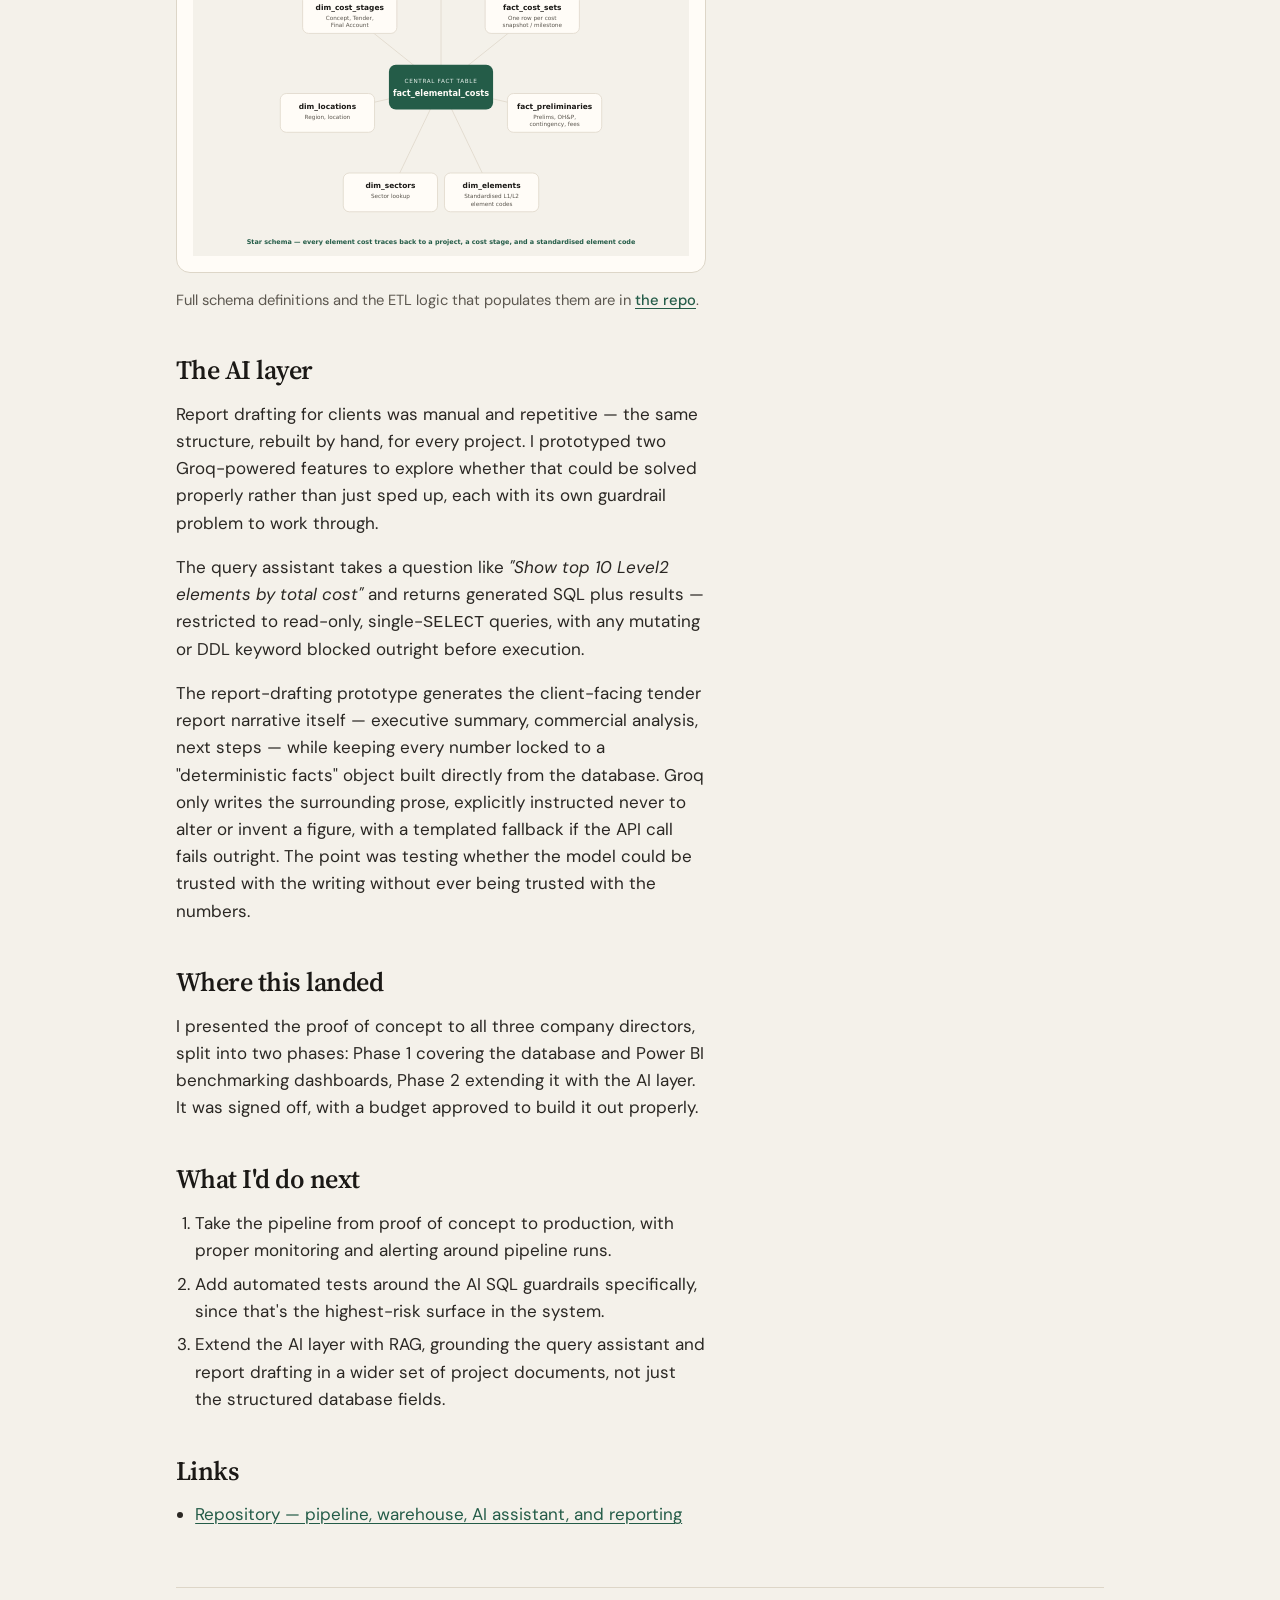
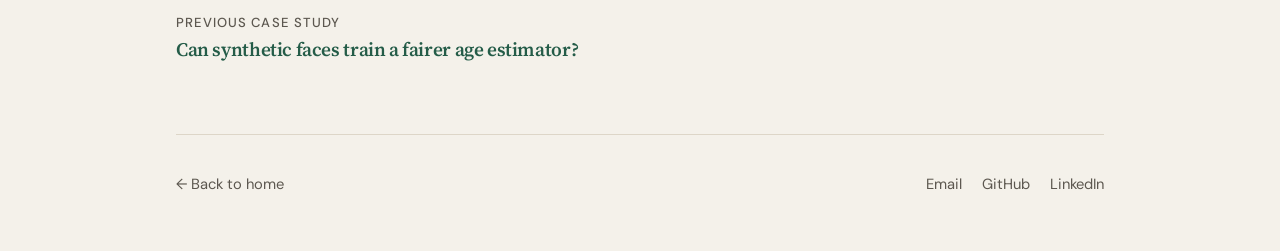
==== commit 38fb129a: "Point the construction case study at the cost-comparison-data-pipeline repo." ====
--- a/case-studies/construction-cost-benchmarking/index.html
+++ b/case-studies/construction-cost-benchmarking/index.html
@@ -117,7 +117,7 @@
             <p class="pipeline-note">
               Full schema definitions and the ETL logic that populates them
               are in
-              <a href="https://github.com/priscilla254/construction-data-benchmarking-pipeline" rel="noopener noreferrer">the repo</a>.
+              <a href="https://github.com/priscilla254/cost-comparison-data-pipeline" rel="noopener noreferrer">the repo</a>.
             </p>
 
             <h2>The AI layer</h2>
@@ -162,7 +162,7 @@
 
             <h2>Links</h2>
             <ul>
-              <li><a href="https://github.com/priscilla254/construction-data-benchmarking-pipeline" rel="noopener noreferrer">Repository — backend, ingestion engine, and schema</a></li>
+              <li><a href="https://github.com/priscilla254/cost-comparison-data-pipeline" rel="noopener noreferrer">Repository — pipeline, warehouse, AI assistant, and reporting</a></li>
             </ul>
           </div>
 
--- a/assets/css/style.css
+++ b/assets/css/style.css
@@ -129,7 +129,7 @@
 }
 
 .hero {
-  padding: 4.5rem 0 3.25rem;
+  padding: 1.5rem 0 2rem;
 }
 
 .eyebrow {
@@ -171,7 +171,6 @@
 }
 
 .lede {
-  max-width: 36rem;
   margin: 1.1rem 0 0;
   color: var(--muted);
   font-size: clamp(1.1rem, 2vw, 1.28rem);
@@ -369,6 +368,28 @@
   margin: 0 0 1.05rem;
 }
 
+article table {
+  width: 100%;
+  border-collapse: collapse;
+  font-size: 0.92rem;
+}
+
+article th,
+article td {
+  text-align: left;
+  padding: 0.7rem 0.85rem;
+  border-bottom: 1px solid var(--line);
+  vertical-align: top;
+}
+
+article th {
+  color: var(--muted);
+  font-weight: 500;
+  font-size: 0.82rem;
+  letter-spacing: 0.04em;
+  text-transform: uppercase;
+}
+
 article ul,
 article ol {
   margin: 0 0 1.15rem;
@@ -479,7 +500,7 @@
   }
 
   .hero {
-    padding: 2.8rem 0 2.2rem;
+    padding: 1.15rem 0 1.6rem;
   }
 
   .stats {
--- a/assets/css/case-study.css
+++ b/assets/css/case-study.css
@@ -3,6 +3,12 @@
 /* Wider wrap just for case study pages that use the two-column body */
 .article-wrap--wide {
   max-width: var(--wide);
+}
+
+.article-wrap--wide .article-header,
+.article-wrap--wide .lede {
+  max-width: none;
+  width: 100%;
 }
 
 /* At-a-glance band: the whole story in one horizontal scan */
@@ -202,6 +208,21 @@
   background: var(--accent-soft);
 }
 
+.results-table-wrap {
+  margin: 1.5rem 0 2rem;
+  overflow-x: auto;
+}
+
+.results-table tbody tr:last-child {
+  background: var(--accent-soft);
+}
+
+.results-table tbody tr:last-child th,
+.results-table tbody tr:last-child td {
+  font-weight: 600;
+  border-bottom: none;
+}
+
 @media (max-width: 900px) {
   .layout {
     grid-template-columns: 1fr;
@@ -258,6 +279,14 @@
   .work-grid {
     grid-template-columns: 1fr;
   }
+
+  .pager:has(> :nth-child(2)) {
+    grid-template-columns: 1fr;
+  }
+
+  .pager:has(> :nth-child(2)) .pager__link:last-child {
+    text-align: left;
+  }
 }
 
 .page-nav {
@@ -279,6 +308,10 @@
   border-top: 1px solid var(--line);
 }
 
+.pager:has(> :nth-child(2)) {
+  grid-template-columns: 1fr 1fr;
+}
+
 .pager__link {
   display: grid;
   gap: 0.25rem;
@@ -288,6 +321,10 @@
 
 .pager__link--prev {
   text-align: left;
+}
+
+.pager:has(> :nth-child(2)) .pager__link:last-child {
+  text-align: right;
 }
 
 .pager__label {
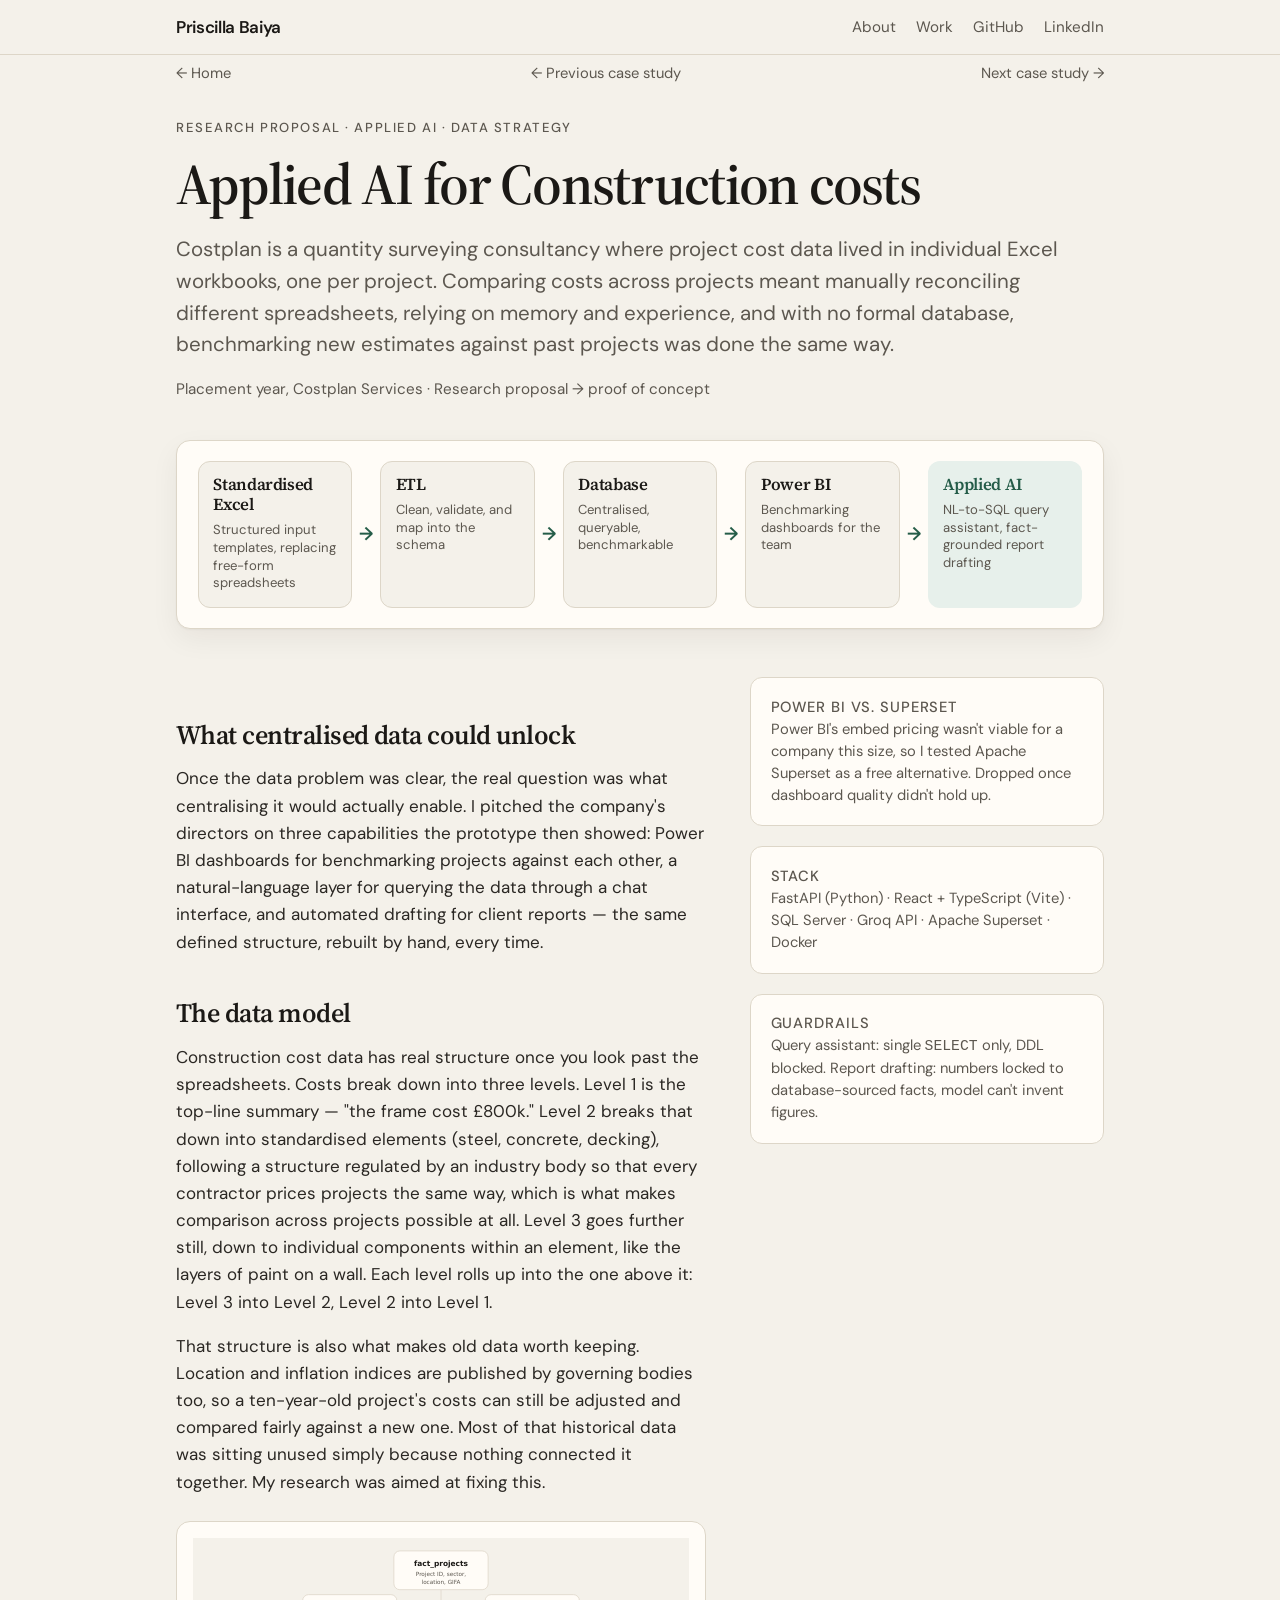
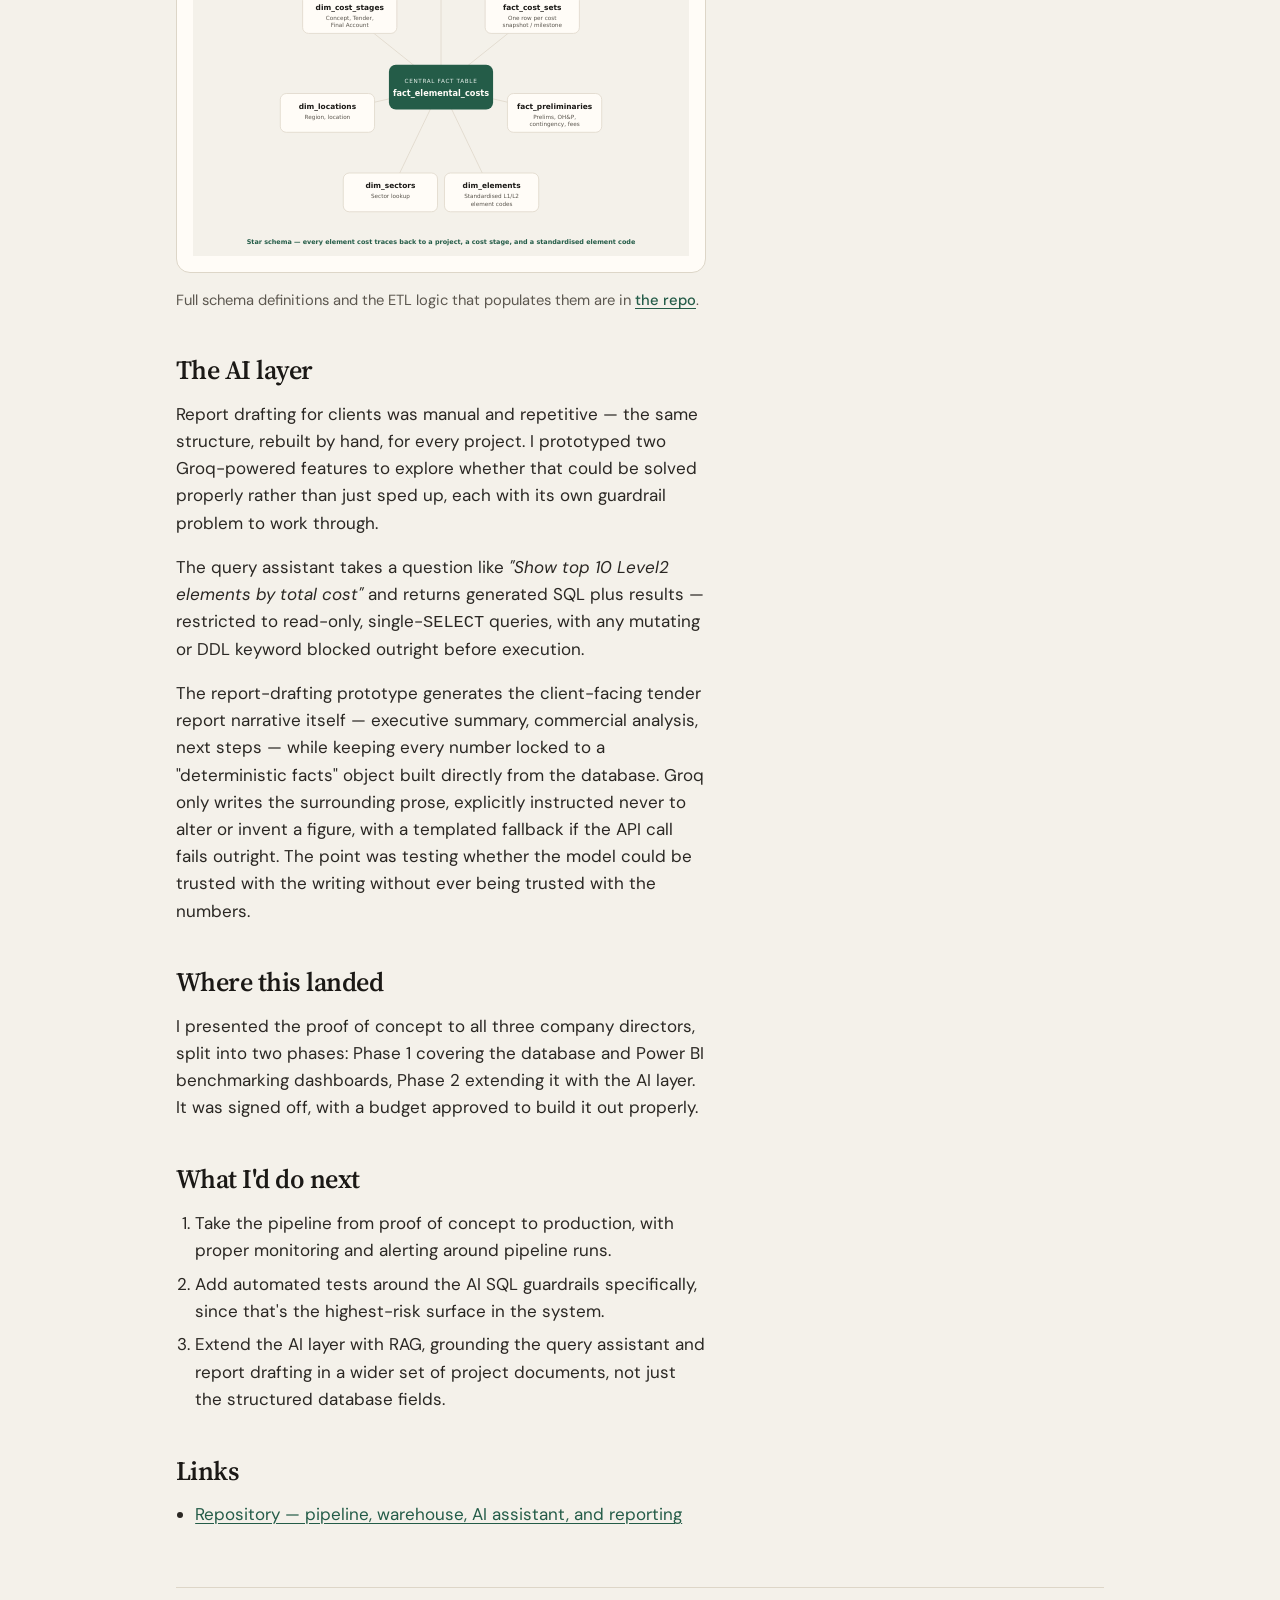
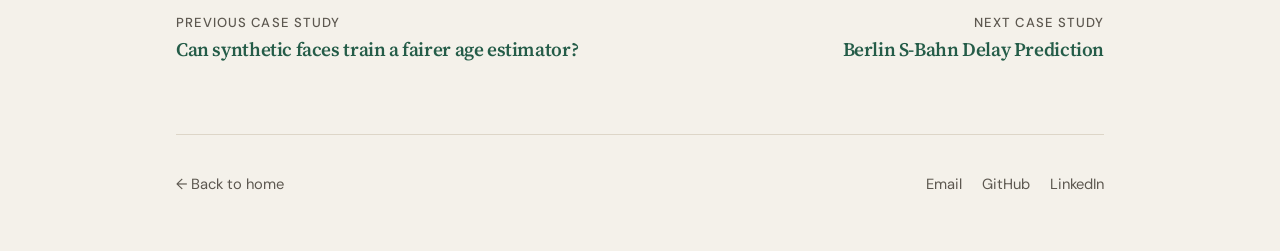
==== commit 44165512: "Add Berlin S-Bahn Delay Prediction case study A fourth case study for the leakage-safe LightGBM dela" ====
--- a/case-studies/construction-cost-benchmarking/index.html
+++ b/case-studies/construction-cost-benchmarking/index.html
@@ -30,6 +30,7 @@
       <div class="page-nav">
         <a class="back" href="../../">← Home</a>
         <a class="back" href="../synthetic-age-estimation/">← Previous case study</a>
+        <a class="back" href="../sbahn-delay-prediction/">Next case study →</a>
       </div>
 
       <article>
@@ -198,6 +199,10 @@
           <span class="pager__label">Previous case study</span>
           <span class="pager__title">Can synthetic faces train a fairer age estimator?</span>
         </a>
+        <a class="pager__link" href="../sbahn-delay-prediction/">
+          <span class="pager__label">Next case study</span>
+          <span class="pager__title">Berlin S-Bahn Delay Prediction</span>
+        </a>
       </nav>
     </main>
 
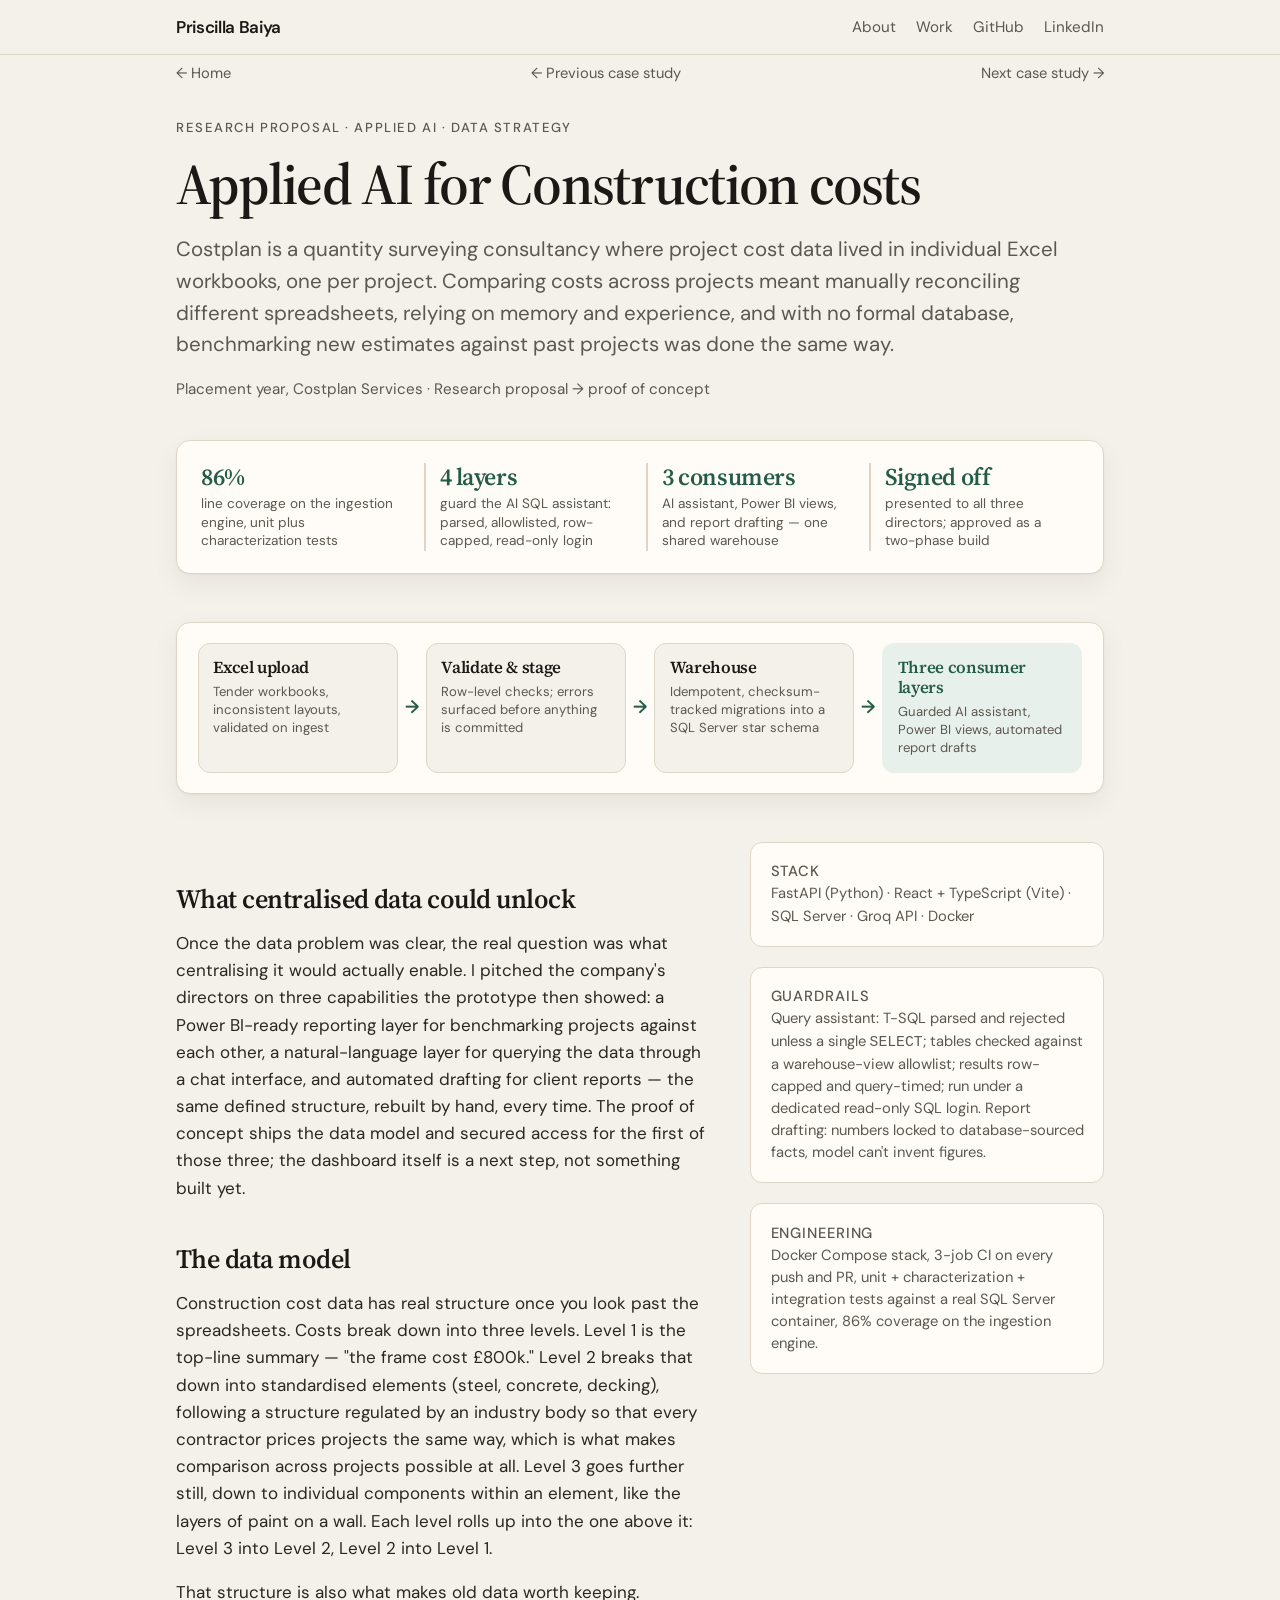
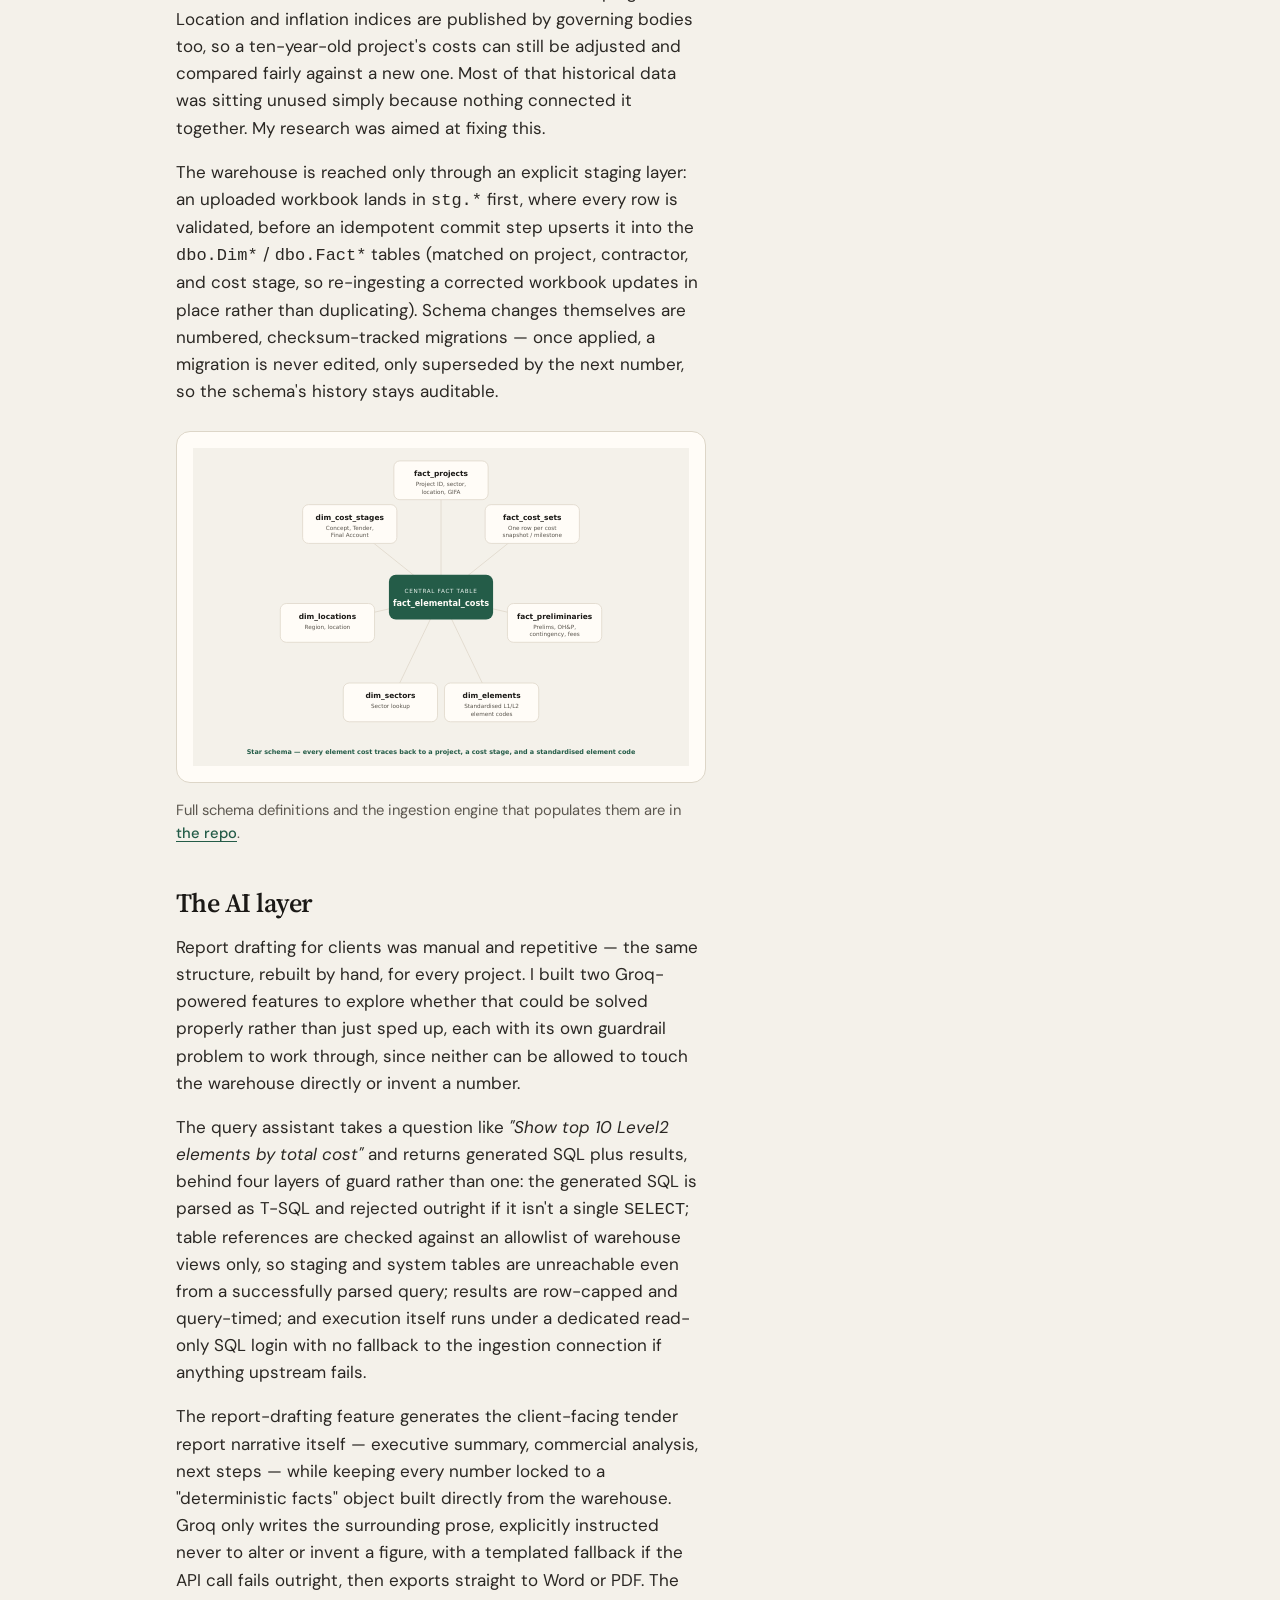
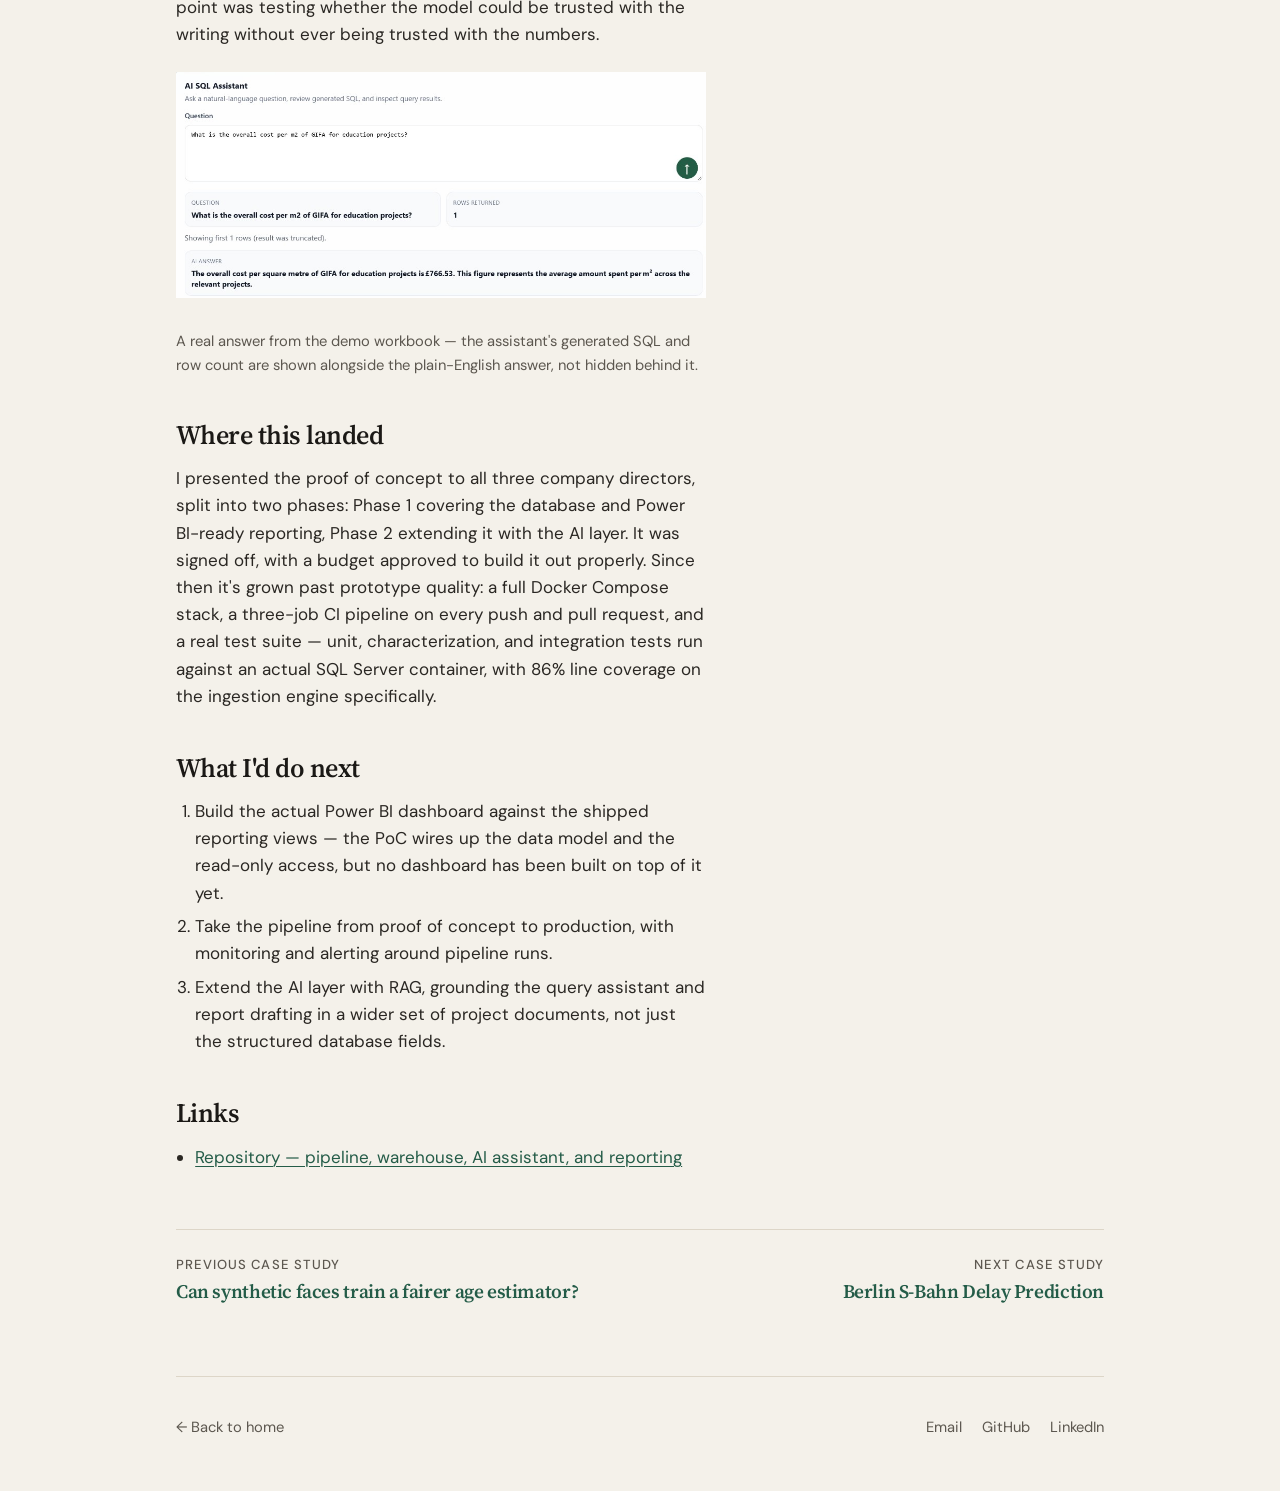
==== commit 90ebf219: "Update construction cost case study to match the current pipeline repo The project has moved past th" ====
--- a/case-studies/construction-cost-benchmarking/index.html
+++ b/case-studies/construction-cost-benchmarking/index.html
@@ -6,7 +6,7 @@
     <title>Applied AI for Construction costs — Priscilla Baiya</title>
     <meta
       name="description"
-      content="Case study: a research proposal and proof of concept for a quantity surveying consultancy — a centralised cost database, Power BI benchmarking dashboards, and a Groq-powered AI layer for querying and report drafting."
+      content="Case study: a research proposal and proof of concept for a quantity surveying consultancy — a SQL Server star-schema warehouse behind a guarded natural-language SQL assistant, Power BI-ready reporting views, and automated Word/PDF report drafting."
     />
     <link rel="stylesheet" href="../../assets/css/style.css" />
     <link rel="stylesheet" href="../../assets/css/case-study.css" />
@@ -50,30 +50,44 @@
           </p>
         </header>
 
+        <div class="glance">
+          <div class="glance__item">
+            <strong>86%</strong>
+            <span>line coverage on the ingestion engine, unit plus characterization tests</span>
+          </div>
+          <div class="glance__item">
+            <strong>4 layers</strong>
+            <span>guard the AI SQL assistant: parsed, allowlisted, row-capped, read-only login</span>
+          </div>
+          <div class="glance__item">
+            <strong>3 consumers</strong>
+            <span>AI assistant, Power BI views, and report drafting — one shared warehouse</span>
+          </div>
+          <div class="glance__item">
+            <strong>Signed off</strong>
+            <span>presented to all three directors; approved as a two-phase build</span>
+          </div>
+        </div>
+
         <div class="pipeline-flow">
           <div class="pipeline-flow__step">
-            <strong>Standardised Excel</strong>
-            <span>Structured input templates, replacing free-form spreadsheets</span>
+            <strong>Excel upload</strong>
+            <span>Tender workbooks, inconsistent layouts, validated on ingest</span>
           </div>
           <div class="pipeline-flow__arrow" aria-hidden="true">→</div>
           <div class="pipeline-flow__step">
-            <strong>ETL</strong>
-            <span>Clean, validate, and map into the schema</span>
+            <strong>Validate &amp; stage</strong>
+            <span>Row-level checks; errors surfaced before anything is committed</span>
           </div>
           <div class="pipeline-flow__arrow" aria-hidden="true">→</div>
           <div class="pipeline-flow__step">
-            <strong>Database</strong>
-            <span>Centralised, queryable, benchmarkable</span>
-          </div>
-          <div class="pipeline-flow__arrow" aria-hidden="true">→</div>
-          <div class="pipeline-flow__step">
-            <strong>Power BI</strong>
-            <span>Benchmarking dashboards for the team</span>
+            <strong>Warehouse</strong>
+            <span>Idempotent, checksum-tracked migrations into a SQL Server star schema</span>
           </div>
           <div class="pipeline-flow__arrow" aria-hidden="true">→</div>
           <div class="pipeline-flow__step pipeline-flow__step--accent">
-            <strong>Applied AI</strong>
-            <span>NL-to-SQL query assistant, fact-grounded report drafting</span>
+            <strong>Three consumer layers</strong>
+            <span>Guarded AI assistant, Power BI views, automated report drafts</span>
           </div>
         </div>
 
@@ -83,11 +97,14 @@
             <p>
               Once the data problem was clear, the real question was what
               centralising it would actually enable. I pitched the company's
-              directors on three capabilities the prototype then showed: Power BI
-              dashboards for benchmarking projects against each other, a
-              natural-language layer for querying the data through a chat
-              interface, and automated drafting for client reports — the same
-              defined structure, rebuilt by hand, every time.
+              directors on three capabilities the prototype then showed: a
+              Power BI-ready reporting layer for benchmarking projects against
+              each other, a natural-language layer for querying the data
+              through a chat interface, and automated drafting for client
+              reports — the same defined structure, rebuilt by hand, every
+              time. The proof of concept ships the data model and secured
+              access for the first of those three; the dashboard itself is a
+              next step, not something built yet.
             </p>
 
             <h2>The data model</h2>
@@ -111,12 +128,24 @@
               unused simply because nothing connected it together. My research
               was aimed at fixing this.
             </p>
+            <p>
+              The warehouse is reached only through an explicit staging layer:
+              an uploaded workbook lands in <code>stg.*</code> first, where
+              every row is validated, before an idempotent commit step upserts
+              it into the <code>dbo.Dim*</code> / <code>dbo.Fact*</code>
+              tables (matched on project, contractor, and cost stage, so
+              re-ingesting a corrected workbook updates in place rather than
+              duplicating). Schema changes themselves are numbered,
+              checksum-tracked migrations — once applied, a migration is never
+              edited, only superseded by the next number, so the schema's
+              history stays auditable.
+            </p>
 
             <div class="pipeline">
               <img src="../../assets/images/schema-diagram.svg" width="1000" height="640" alt="Star schema diagram: fact_elemental_costs sits at the centre, connected to fact_projects, fact_cost_sets, fact_preliminaries, dim_elements, dim_sectors, dim_locations, and dim_cost_stages." />
             </div>
             <p class="pipeline-note">
-              Full schema definitions and the ETL logic that populates them
+              Full schema definitions and the ingestion engine that populates them
               are in
               <a href="https://github.com/priscilla254/cost-comparison-data-pipeline" rel="noopener noreferrer">the repo</a>.
             </p>
@@ -124,40 +153,61 @@
             <h2>The AI layer</h2>
             <p>
               Report drafting for clients was manual and repetitive — the same
-              structure, rebuilt by hand, for every project. I prototyped two
+              structure, rebuilt by hand, for every project. I built two
               Groq-powered features to explore whether that could be solved
               properly rather than just sped up, each with its own guardrail
-              problem to work through.
+              problem to work through, since neither can be allowed to touch
+              the warehouse directly or invent a number.
             </p>
             <p>
               The query assistant takes a question like <em>"Show top 10 Level2
-              elements by total cost"</em> and returns generated SQL plus results —
-              restricted to read-only, single-<code>SELECT</code> queries, with any
-              mutating or DDL keyword blocked outright before execution.
-            </p>
-            <p>
-              The report-drafting prototype generates the client-facing tender
+              elements by total cost"</em> and returns generated SQL plus results,
+              behind four layers of guard rather than one: the generated SQL is
+              parsed as T-SQL and rejected outright if it isn't a single
+              <code>SELECT</code>; table references are checked against an
+              allowlist of warehouse views only, so staging and system tables
+              are unreachable even from a successfully parsed query; results
+              are row-capped and query-timed; and execution itself runs under a
+              dedicated read-only SQL login with no fallback to the ingestion
+              connection if anything upstream fails.
+            </p>
+            <p>
+              The report-drafting feature generates the client-facing tender
               report narrative itself — executive summary, commercial analysis,
-              next steps — while keeping every number locked to a "deterministic
-              facts" object built directly from the database. Groq only writes the
-              surrounding prose, explicitly instructed never to alter or invent a
-              figure, with a templated fallback if the API call fails outright.
-              The point was testing whether the model could be trusted with the
-              writing without ever being trusted with the numbers.
+              next steps — while keeping every number locked to a
+              "deterministic facts" object built directly from the warehouse.
+              Groq only writes the surrounding prose, explicitly instructed
+              never to alter or invent a figure, with a templated fallback if
+              the API call fails outright, then exports straight to Word or
+              PDF. The point was testing whether the model could be trusted
+              with the writing without ever being trusted with the numbers.
+            </p>
+
+            <div class="results-table-wrap">
+              <img src="../../assets/images/construction-sample-ai-query.png" alt="AI SQL Assistant answering: what is the overall cost per m2 of GIFA for education projects, returning £766.53 as the average across the relevant projects" />
+            </div>
+            <p class="pipeline-note">
+              A real answer from the demo workbook — the assistant's generated SQL and row count are shown alongside the plain-English answer, not hidden behind it.
             </p>
 
             <h2>Where this landed</h2>
             <p>
               I presented the proof of concept to all three company directors,
-              split into two phases: Phase 1 covering the database and Power BI
-              benchmarking dashboards, Phase 2 extending it with the AI layer. It
-              was signed off, with a budget approved to build it out properly.
+              split into two phases: Phase 1 covering the database and
+              Power BI-ready reporting, Phase 2 extending it with the AI
+              layer. It was signed off, with a budget approved to build it
+              out properly. Since then it's grown past prototype quality: a
+              full Docker Compose stack, a three-job CI pipeline on every
+              push and pull request, and a real test suite — unit,
+              characterization, and integration tests run against an actual
+              SQL Server container, with 86% line coverage on the ingestion
+              engine specifically.
             </p>
 
             <h2>What I'd do next</h2>
             <ol>
-              <li>Take the pipeline from proof of concept to production, with proper monitoring and alerting around pipeline runs.</li>
-              <li>Add automated tests around the AI SQL guardrails specifically, since that's the highest-risk surface in the system.</li>
+              <li>Build the actual Power BI dashboard against the shipped reporting views — the PoC wires up the data model and the read-only access, but no dashboard has been built on top of it yet.</li>
+              <li>Take the pipeline from proof of concept to production, with monitoring and alerting around pipeline runs.</li>
               <li>Extend the AI layer with RAG, grounding the query assistant and report drafting in a wider set of project documents, not just the structured database fields.</li>
             </ol>
 
@@ -169,25 +219,28 @@
 
           <aside class="layout__rail">
             <div class="rail-card">
-              <p class="rail-card__label">Power BI vs. Superset</p>
-              <p>
-                Power BI's embed pricing wasn't viable for a company this size,
-                so I tested Apache Superset as a free alternative. Dropped once
-                dashboard quality didn't hold up.
-              </p>
-            </div>
-
-            <div class="rail-card">
               <p class="rail-card__label">Stack</p>
-              <p>FastAPI (Python) · React + TypeScript (Vite) · SQL Server · Groq API · Apache Superset · Docker</p>
+              <p>FastAPI (Python) · React + TypeScript (Vite) · SQL Server · Groq API · Docker</p>
             </div>
 
             <div class="rail-card">
               <p class="rail-card__label">Guardrails</p>
               <p>
-                Query assistant: single <code>SELECT</code> only, DDL
-                blocked. Report drafting: numbers locked to
-                database-sourced facts, model can't invent figures.
+                Query assistant: T-SQL parsed and rejected unless a single
+                <code>SELECT</code>; tables checked against a warehouse-view
+                allowlist; results row-capped and query-timed; run under a
+                dedicated read-only SQL login. Report drafting: numbers
+                locked to database-sourced facts, model can't invent
+                figures.
+              </p>
+            </div>
+
+            <div class="rail-card">
+              <p class="rail-card__label">Engineering</p>
+              <p>
+                Docker Compose stack, 3-job CI on every push and PR, unit +
+                characterization + integration tests against a real SQL
+                Server container, 86% coverage on the ingestion engine.
               </p>
             </div>
           </aside>
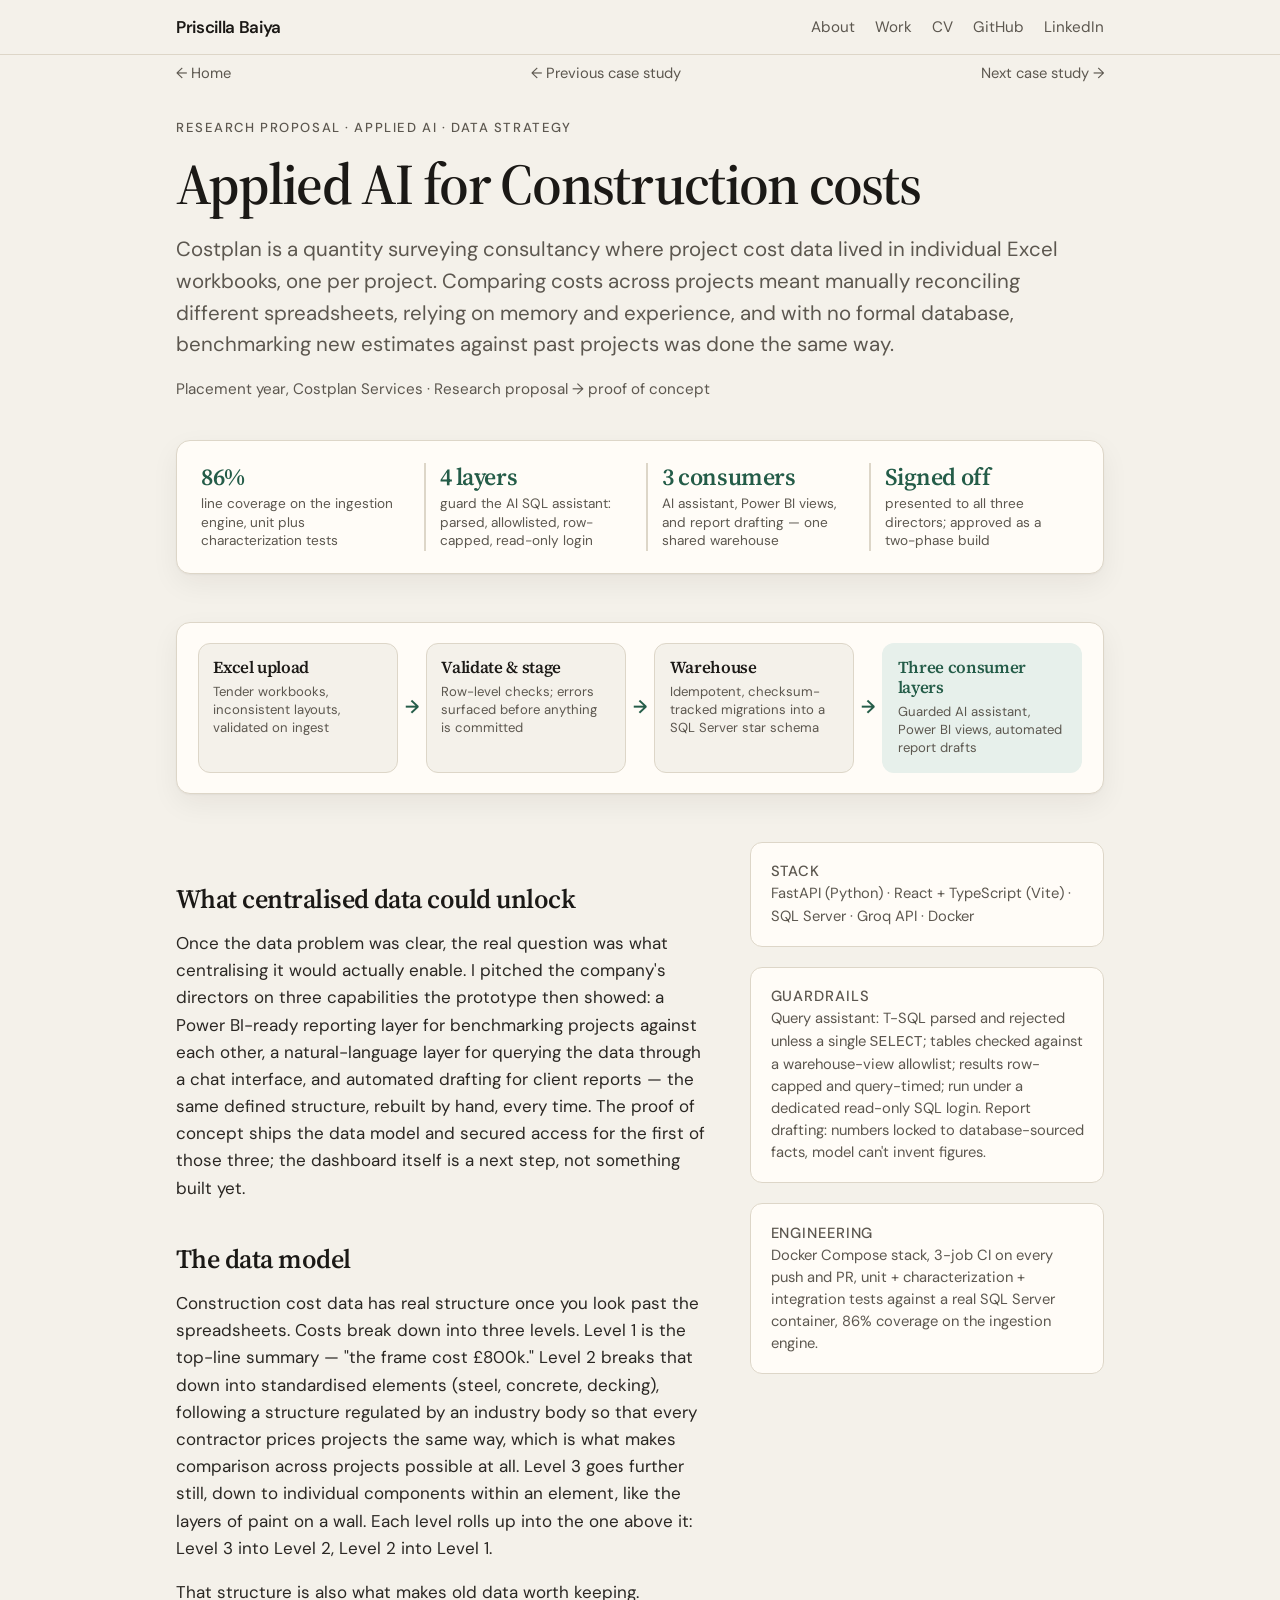
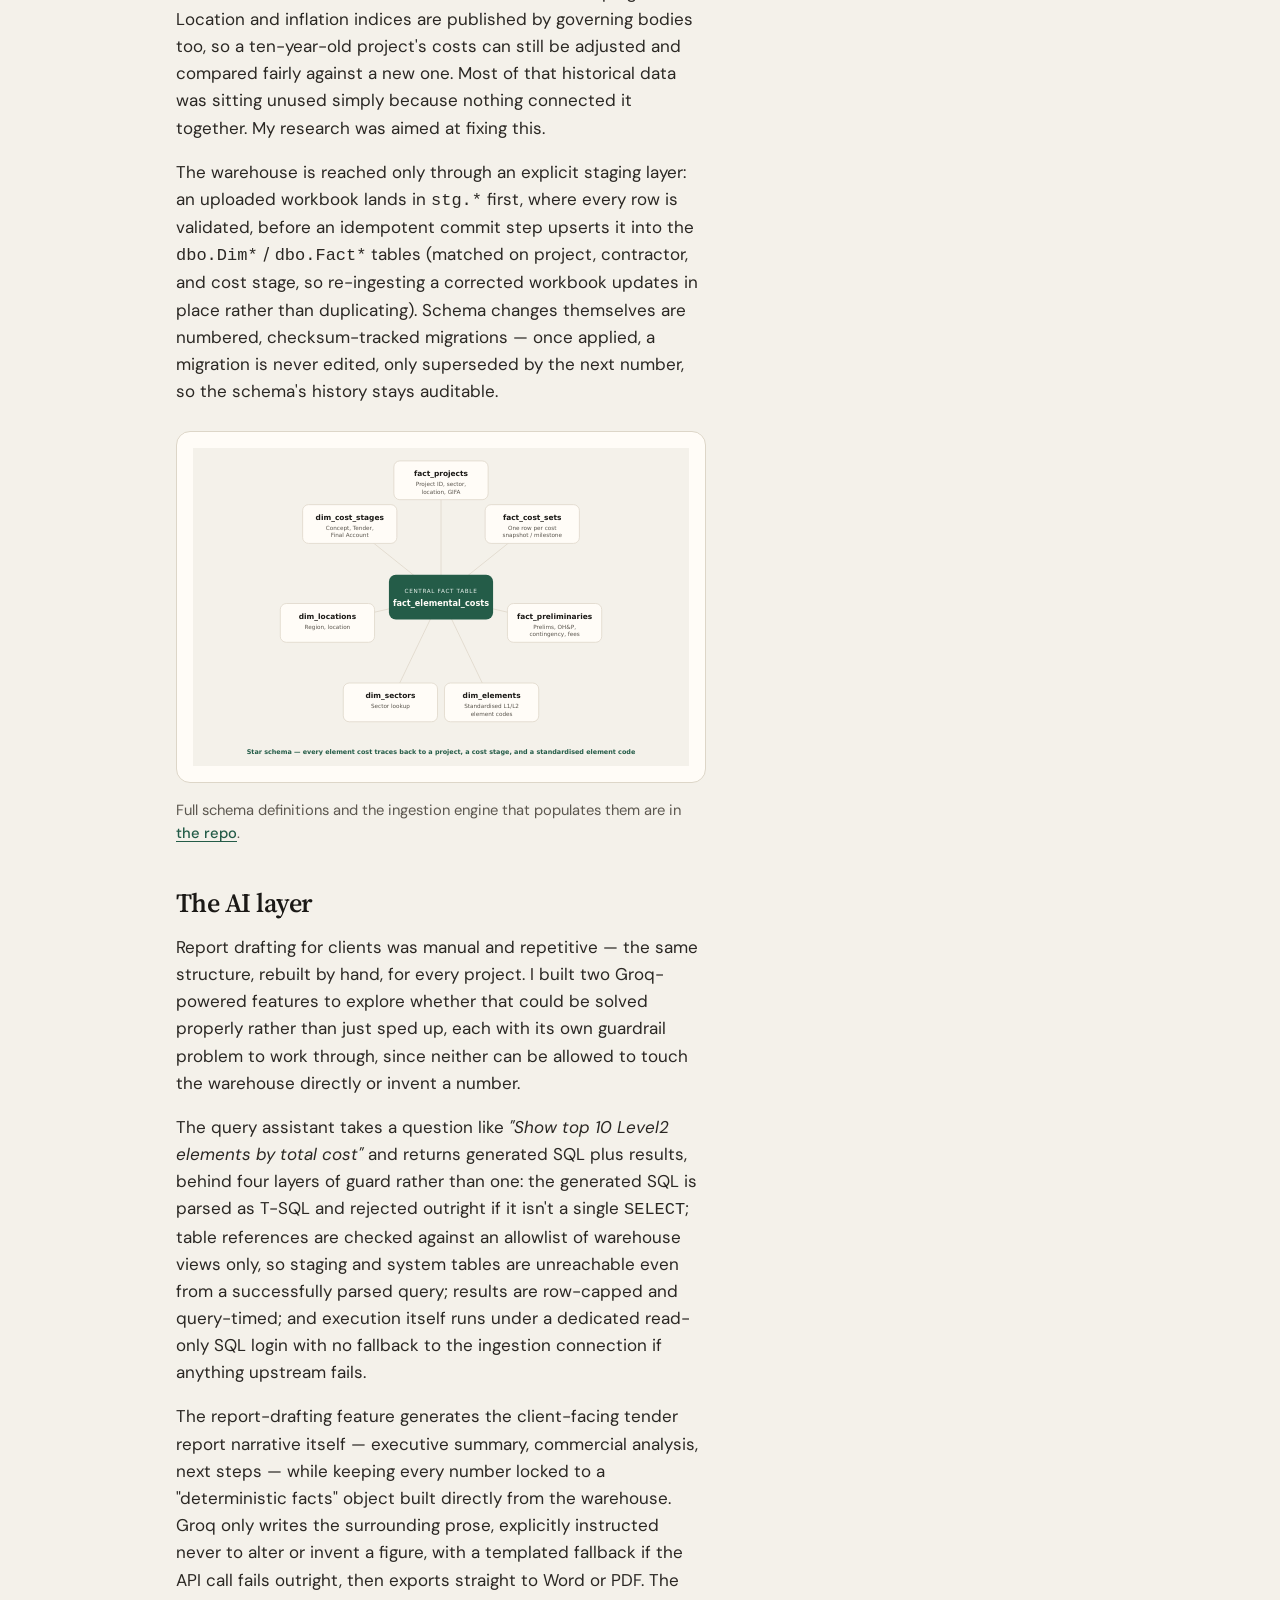
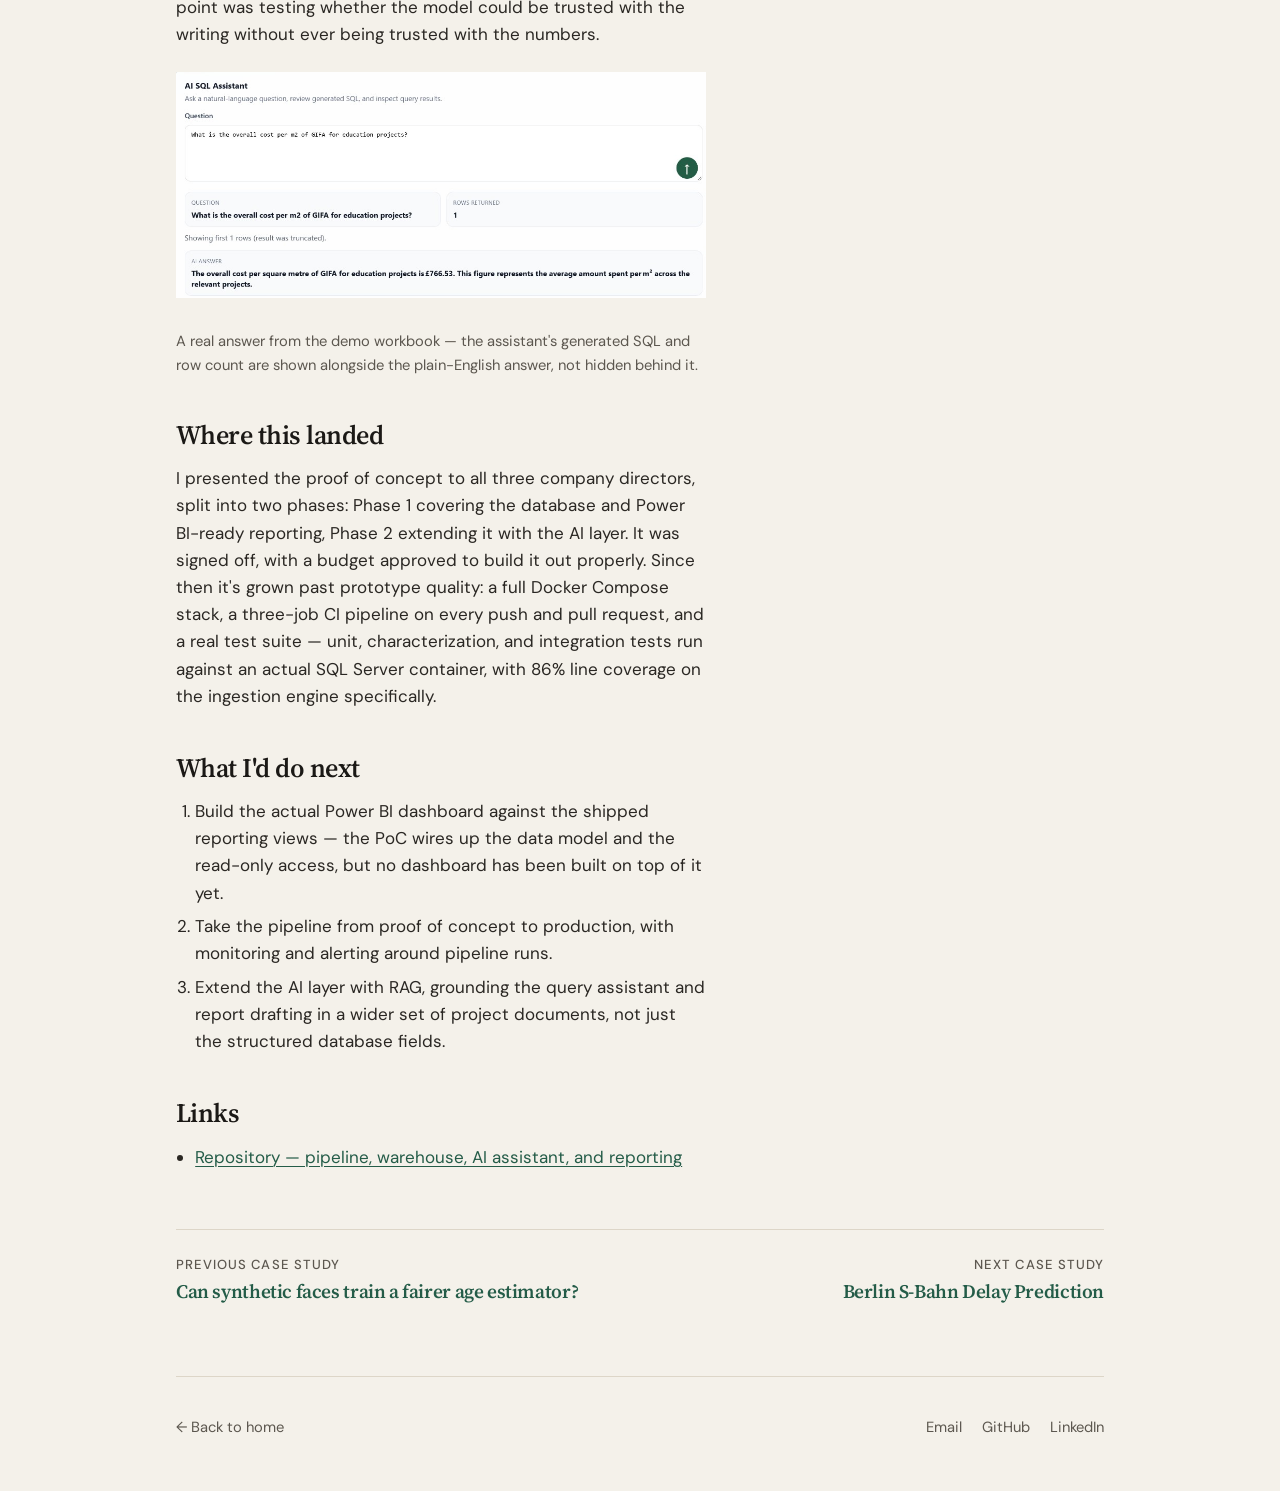
==== commit e28591cf: "Add a CV download to the nav and tidy the homepage after the About cuts." ====
--- a/case-studies/construction-cost-benchmarking/index.html
+++ b/case-studies/construction-cost-benchmarking/index.html
@@ -20,6 +20,7 @@
         <nav class="nav" aria-label="Primary">
           <a href="../../#about">About</a>
           <a href="../../#work">Work</a>
+          <a href="../../assets/Priscilla-Baiya-CV.pdf" download="Priscilla-Baiya-CV.pdf">CV</a>
           <a href="https://github.com/priscilla254" rel="noopener noreferrer">GitHub</a>
           <a href="https://www.linkedin.com/in/priscilla-baiya-3439ba217" rel="noopener noreferrer">LinkedIn</a>
         </nav>
--- a/assets/css/style.css
+++ b/assets/css/style.css
@@ -114,6 +114,7 @@
 
 .nav {
   display: flex;
+  align-items: center;
   gap: 1.25rem;
   font-size: 0.95rem;
 }
@@ -170,6 +171,33 @@
   color: #fffcf7;
 }
 
+.hero__actions {
+  display: flex;
+  flex-wrap: wrap;
+  gap: 0.85rem;
+  margin: 1.4rem 0 0;
+}
+
+.hero__actions .hero__cta {
+  margin-top: 0;
+}
+
+.hero__cta--ghost {
+  background: transparent;
+  color: var(--accent);
+  border: 1px solid var(--line);
+}
+
+.hero__cta--ghost:hover {
+  background: var(--accent-soft);
+  color: var(--accent);
+}
+
+.hero__proof {
+  margin-top: 2.1rem;
+  grid-template-columns: repeat(3, 1fr);
+}
+
 .lede {
   margin: 1.1rem 0 0;
   color: var(--muted);
@@ -190,36 +218,33 @@
   color: var(--muted);
 }
 
-.about::after {
-  content: "";
-  display: table;
-  clear: both;
+.about {
+  display: flex;
+  align-items: flex-start;
+  gap: 1.5rem 1.75rem;
 }
 
 .about__photo {
-  float: left;
-  width: 14.5rem;
-  max-width: 42%;
+  flex: 0 0 10.5rem;
+  width: 10.5rem;
+  max-width: 38%;
   aspect-ratio: 1;
   object-fit: cover;
   object-position: center 18%;
-  margin: 0.15rem 1.85rem 0.85rem 0;
+  margin: 0;
   border-radius: var(--radius);
   border: 1px solid var(--line);
   background: var(--placeholder);
 }
 
 .about__copy {
-  display: contents;
+  flex: 1;
+  min-width: 0;
 }
 
 .about__copy p {
-  margin: 0 0 1rem;
+  margin: 0;
   color: #2a2723;
-}
-
-.about__copy p:last-child {
-  margin-bottom: 0;
 }
 
 .card {
@@ -271,6 +296,16 @@
   color: var(--muted);
 }
 
+.card__metric {
+  margin-top: 0.85rem !important;
+  color: var(--ink) !important;
+  font-size: 0.92rem;
+}
+
+.card__metric strong {
+  color: var(--accent);
+}
+
 .card .card__cta {
   display: inline-block;
   width: fit-content;
@@ -285,7 +320,7 @@
   transition: background 0.2s ease;
 }
 
-.card:hover .card__cta {
+a.card:hover .card__cta {
   background: #1c4a3a;
   color: #fffcf7;
 }
@@ -507,10 +542,14 @@
     grid-template-columns: 1fr;
   }
 
+  .about {
+    gap: 1rem 1.1rem;
+  }
+
   .about__photo {
-    width: 9.75rem;
-    max-width: 38%;
-    margin: 0.1rem 1.1rem 0.65rem 0;
+    flex-basis: 8.5rem;
+    width: 8.5rem;
+    max-width: 36%;
   }
 
   .site-footer {
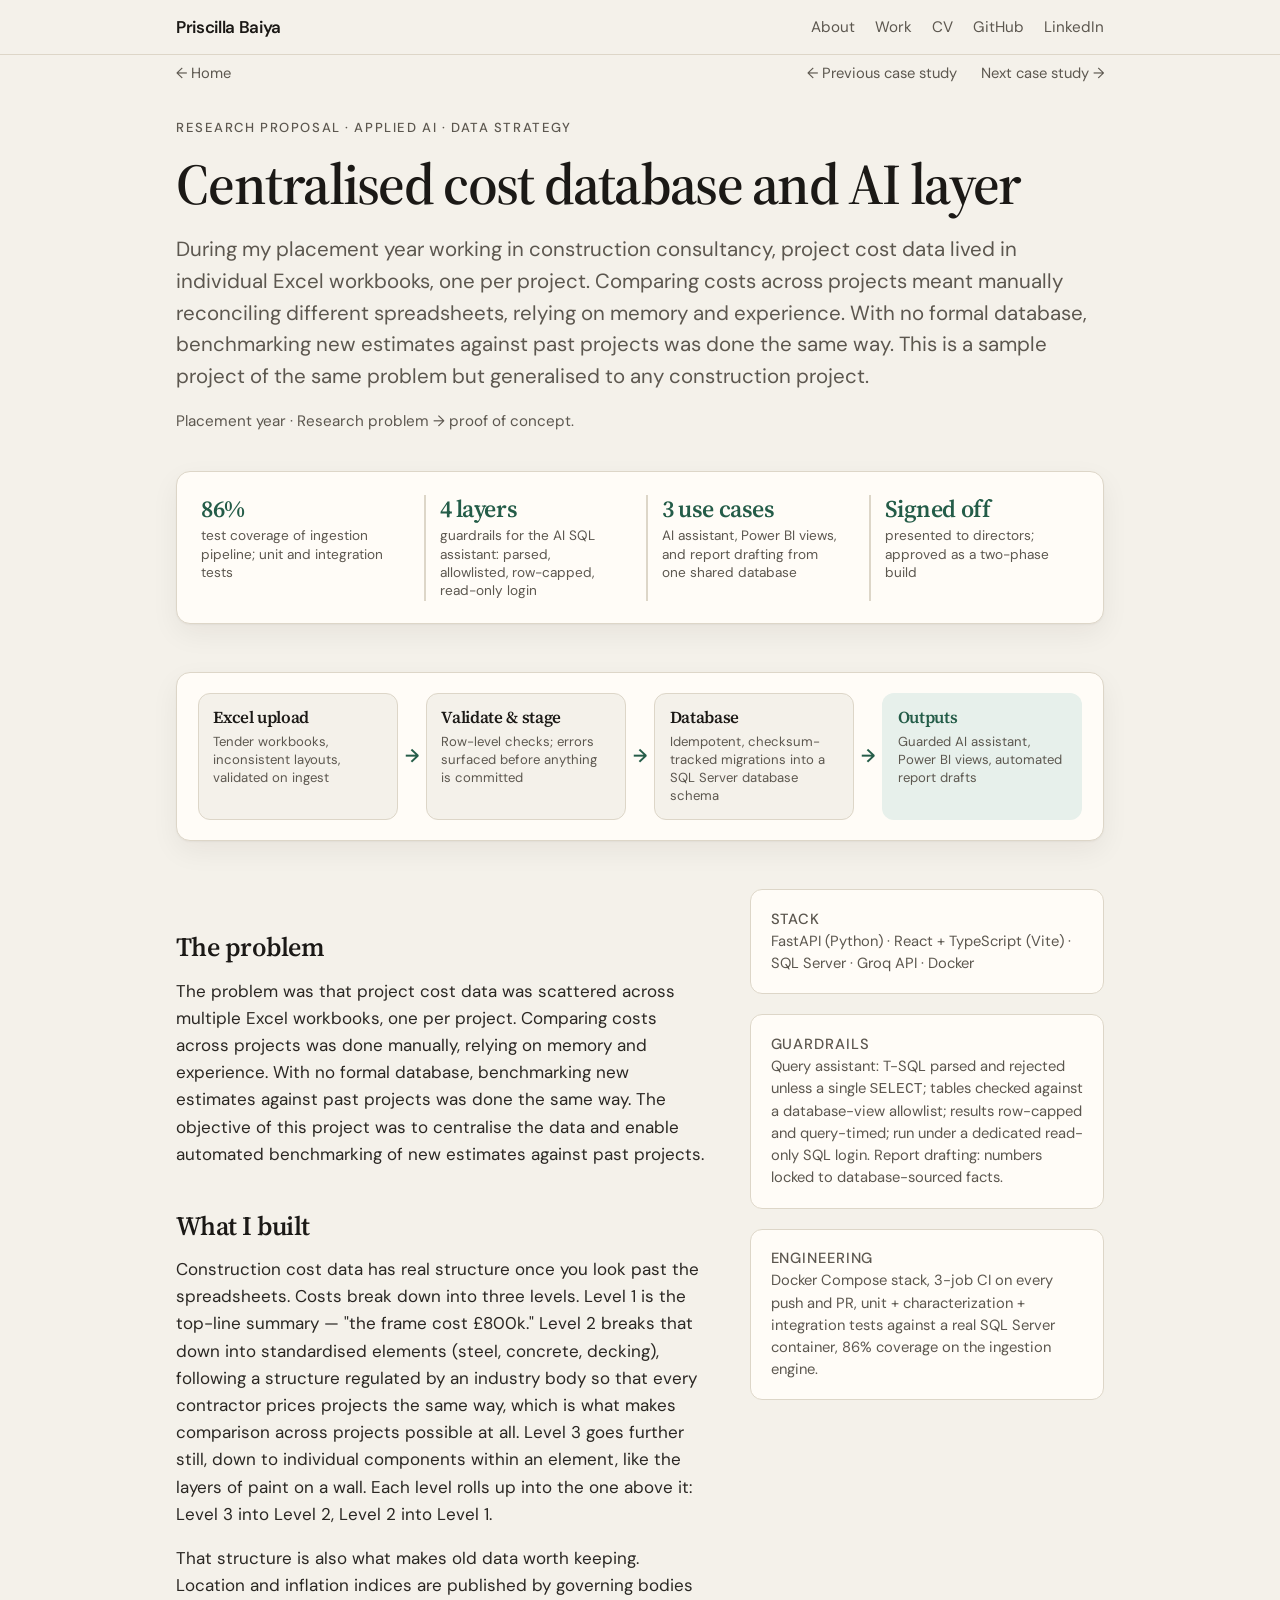
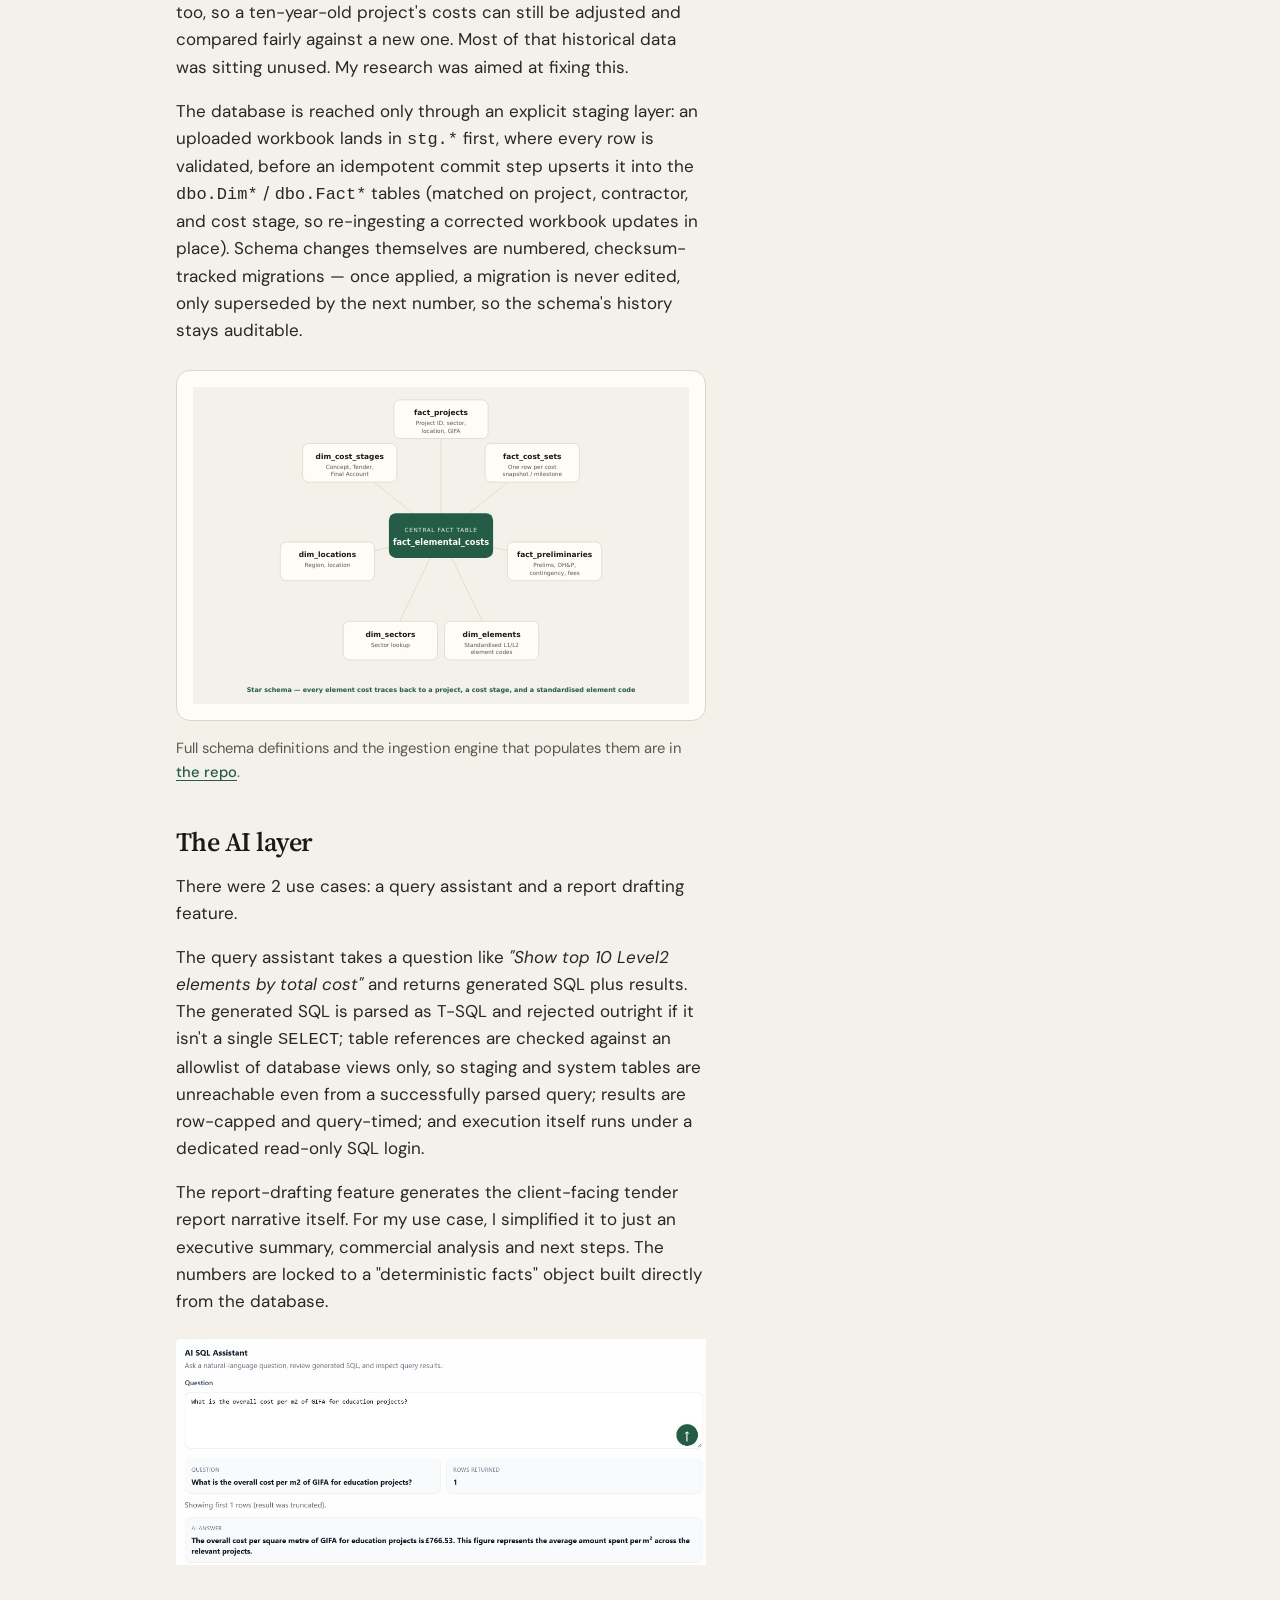
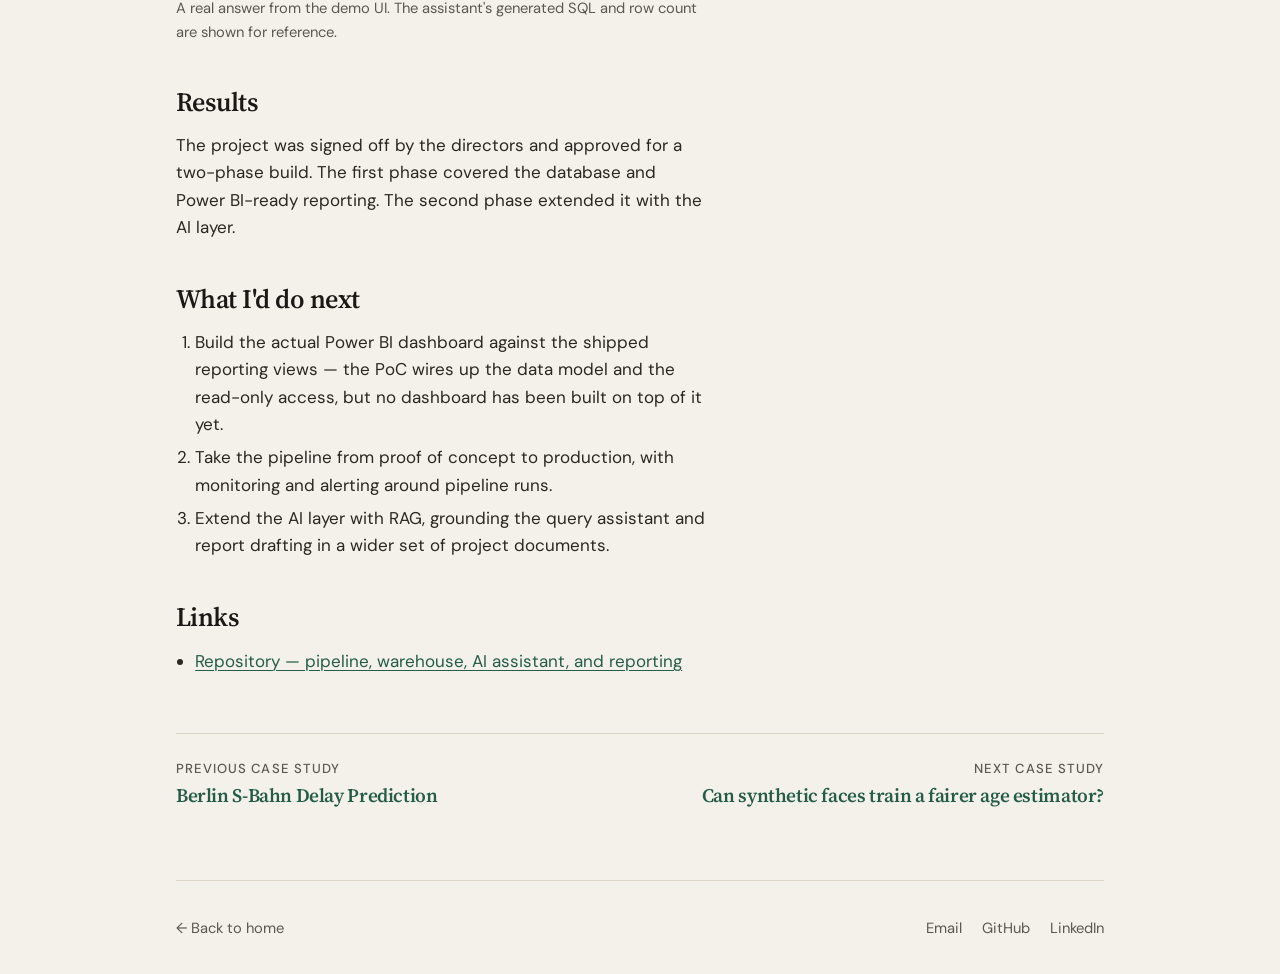
==== commit 457de13c: "Tighten case-study copy, fix pager order, and reduce homepage spacing." ====
--- a/case-studies/construction-cost-benchmarking/index.html
+++ b/case-studies/construction-cost-benchmarking/index.html
@@ -3,7 +3,7 @@
   <head>
     <meta charset="utf-8" />
     <meta name="viewport" content="width=device-width, initial-scale=1" />
-    <title>Applied AI for Construction costs — Priscilla Baiya</title>
+    <title>Centralised cost database and AI layer — Priscilla Baiya</title>
     <meta
       name="description"
       content="Case study: a research proposal and proof of concept for a quantity surveying consultancy — a SQL Server star-schema warehouse behind a guarded natural-language SQL assistant, Power BI-ready reporting views, and automated Word/PDF report drafting."
@@ -30,43 +30,43 @@
     <main id="main" class="article-wrap article-wrap--wide">
       <div class="page-nav">
         <a class="back" href="../../">← Home</a>
-        <a class="back" href="../synthetic-age-estimation/">← Previous case study</a>
-        <a class="back" href="../sbahn-delay-prediction/">Next case study →</a>
+        <a class="back" href="../sbahn-delay-prediction/">← Previous case study</a>
+        <a class="back" href="../synthetic-age-estimation/">Next case study →</a>
       </div>
 
       <article>
         <header class="article-header">
           <p class="eyebrow">Research proposal · Applied AI · Data strategy</p>
-          <h1>Applied AI for Construction costs</h1>
+          <h1>Centralised cost database and AI layer</h1>
           <p class="lede">
-            Costplan is a quantity surveying consultancy where project cost data
+            During my placement year working in construction consultancy, project cost data
             lived in individual Excel workbooks, one per project. Comparing
             costs across projects meant manually reconciling different
-            spreadsheets, relying on memory and experience, and with no formal
+            spreadsheets, relying on memory and experience. With no formal
             database, benchmarking new estimates against past projects was done
-            the same way.
+            the same way. This is a sample project of the same problem but generalised to any construction project.
           </p>
           <p class="meta">
-            Placement year, Costplan Services · Research proposal → proof of concept
+            Placement year · Research problem → proof of concept.
           </p>
         </header>
 
         <div class="glance">
           <div class="glance__item">
             <strong>86%</strong>
-            <span>line coverage on the ingestion engine, unit plus characterization tests</span>
+            <span>test coverage of ingestion pipeline; unit and integration tests</span>
           </div>
           <div class="glance__item">
             <strong>4 layers</strong>
-            <span>guard the AI SQL assistant: parsed, allowlisted, row-capped, read-only login</span>
-          </div>
-          <div class="glance__item">
-            <strong>3 consumers</strong>
-            <span>AI assistant, Power BI views, and report drafting — one shared warehouse</span>
+            <span>guardrails for the AI SQL assistant: parsed, allowlisted, row-capped, read-only login</span>
+          </div>
+          <div class="glance__item">
+            <strong>3 use cases</strong>
+            <span>AI assistant, Power BI views, and report drafting from one shared database</span>
           </div>
           <div class="glance__item">
             <strong>Signed off</strong>
-            <span>presented to all three directors; approved as a two-phase build</span>
+            <span>presented to directors; approved as a two-phase build</span>
           </div>
         </div>
 
@@ -82,33 +82,27 @@
           </div>
           <div class="pipeline-flow__arrow" aria-hidden="true">→</div>
           <div class="pipeline-flow__step">
-            <strong>Warehouse</strong>
-            <span>Idempotent, checksum-tracked migrations into a SQL Server star schema</span>
+            <strong>Database</strong>
+            <span>Idempotent, checksum-tracked migrations into a SQL Server database schema</span>
           </div>
           <div class="pipeline-flow__arrow" aria-hidden="true">→</div>
           <div class="pipeline-flow__step pipeline-flow__step--accent">
-            <strong>Three consumer layers</strong>
+            <strong>Outputs</strong>
             <span>Guarded AI assistant, Power BI views, automated report drafts</span>
           </div>
         </div>
 
         <div class="layout">
           <div class="layout__main">
-            <h2>What centralised data could unlock</h2>
-            <p>
-              Once the data problem was clear, the real question was what
-              centralising it would actually enable. I pitched the company's
-              directors on three capabilities the prototype then showed: a
-              Power BI-ready reporting layer for benchmarking projects against
-              each other, a natural-language layer for querying the data
-              through a chat interface, and automated drafting for client
-              reports — the same defined structure, rebuilt by hand, every
-              time. The proof of concept ships the data model and secured
-              access for the first of those three; the dashboard itself is a
-              next step, not something built yet.
-            </p>
-
-            <h2>The data model</h2>
+            <h2>The problem</h2>
+            <p>
+              The problem was that project cost data was scattered across multiple Excel workbooks, one per project.
+              Comparing costs across projects was done manually, relying on memory and experience. With no formal
+              database, benchmarking new estimates against past projects was done the same way. The objective of this project was to
+              centralise the data and enable automated benchmarking of new estimates against past projects.
+            </p>
+
+            <h2>What I built</h2>
             <p>
               Construction cost data has real structure once you look past the
               spreadsheets. Costs break down into three levels. Level 1 is the
@@ -126,17 +120,15 @@
               and inflation indices are published by governing bodies too, so a
               ten-year-old project's costs can still be adjusted and compared
               fairly against a new one. Most of that historical data was sitting
-              unused simply because nothing connected it together. My research
-              was aimed at fixing this.
-            </p>
-            <p>
-              The warehouse is reached only through an explicit staging layer:
+              unused. My research was aimed at fixing this.
+            </p>
+            <p>
+              The database is reached only through an explicit staging layer:
               an uploaded workbook lands in <code>stg.*</code> first, where
               every row is validated, before an idempotent commit step upserts
               it into the <code>dbo.Dim*</code> / <code>dbo.Fact*</code>
               tables (matched on project, contractor, and cost stage, so
-              re-ingesting a corrected workbook updates in place rather than
-              duplicating). Schema changes themselves are numbered,
+              re-ingesting a corrected workbook updates in place). Schema changes themselves are numbered,
               checksum-tracked migrations — once applied, a migration is never
               edited, only superseded by the next number, so the schema's
               history stays auditable.
@@ -153,63 +145,42 @@
 
             <h2>The AI layer</h2>
             <p>
-              Report drafting for clients was manual and repetitive — the same
-              structure, rebuilt by hand, for every project. I built two
-              Groq-powered features to explore whether that could be solved
-              properly rather than just sped up, each with its own guardrail
-              problem to work through, since neither can be allowed to touch
-              the warehouse directly or invent a number.
+              There were 2 use cases: a query assistant and a report drafting feature.
             </p>
             <p>
               The query assistant takes a question like <em>"Show top 10 Level2
-              elements by total cost"</em> and returns generated SQL plus results,
-              behind four layers of guard rather than one: the generated SQL is
-              parsed as T-SQL and rejected outright if it isn't a single
+              elements by total cost"</em> and returns generated SQL plus results.
+              The generated SQL is parsed as T-SQL and rejected outright if it isn't a single
               <code>SELECT</code>; table references are checked against an
-              allowlist of warehouse views only, so staging and system tables
+              allowlist of database views only, so staging and system tables
               are unreachable even from a successfully parsed query; results
               are row-capped and query-timed; and execution itself runs under a
-              dedicated read-only SQL login with no fallback to the ingestion
-              connection if anything upstream fails.
+              dedicated read-only SQL login.
             </p>
             <p>
               The report-drafting feature generates the client-facing tender
-              report narrative itself — executive summary, commercial analysis,
-              next steps — while keeping every number locked to a
-              "deterministic facts" object built directly from the warehouse.
-              Groq only writes the surrounding prose, explicitly instructed
-              never to alter or invent a figure, with a templated fallback if
-              the API call fails outright, then exports straight to Word or
-              PDF. The point was testing whether the model could be trusted
-              with the writing without ever being trusted with the numbers.
+              report narrative itself. For my use case, I simplified it to just an executive summary, commercial analysis and next steps.
+              The numbers are locked to a "deterministic facts" object built directly from the database.
             </p>
 
             <div class="results-table-wrap">
               <img src="../../assets/images/construction-sample-ai-query.png" alt="AI SQL Assistant answering: what is the overall cost per m2 of GIFA for education projects, returning £766.53 as the average across the relevant projects" />
             </div>
             <p class="pipeline-note">
-              A real answer from the demo workbook — the assistant's generated SQL and row count are shown alongside the plain-English answer, not hidden behind it.
-            </p>
-
-            <h2>Where this landed</h2>
-            <p>
-              I presented the proof of concept to all three company directors,
-              split into two phases: Phase 1 covering the database and
-              Power BI-ready reporting, Phase 2 extending it with the AI
-              layer. It was signed off, with a budget approved to build it
-              out properly. Since then it's grown past prototype quality: a
-              full Docker Compose stack, a three-job CI pipeline on every
-              push and pull request, and a real test suite — unit,
-              characterization, and integration tests run against an actual
-              SQL Server container, with 86% line coverage on the ingestion
-              engine specifically.
+              A real answer from the demo UI. The assistant's generated SQL and row count are shown for reference.
+            </p>
+
+            <h2>Results</h2>
+            <p>
+             The project was signed off by the directors and approved for a two-phase build. The first phase covered the database 
+             and Power BI-ready reporting. The second phase extended it with the AI layer.
             </p>
 
             <h2>What I'd do next</h2>
             <ol>
               <li>Build the actual Power BI dashboard against the shipped reporting views — the PoC wires up the data model and the read-only access, but no dashboard has been built on top of it yet.</li>
               <li>Take the pipeline from proof of concept to production, with monitoring and alerting around pipeline runs.</li>
-              <li>Extend the AI layer with RAG, grounding the query assistant and report drafting in a wider set of project documents, not just the structured database fields.</li>
+              <li>Extend the AI layer with RAG, grounding the query assistant and report drafting in a wider set of project documents.</li>
             </ol>
 
             <h2>Links</h2>
@@ -228,11 +199,10 @@
               <p class="rail-card__label">Guardrails</p>
               <p>
                 Query assistant: T-SQL parsed and rejected unless a single
-                <code>SELECT</code>; tables checked against a warehouse-view
+                <code>SELECT</code>; tables checked against a database-view
                 allowlist; results row-capped and query-timed; run under a
                 dedicated read-only SQL login. Report drafting: numbers
-                locked to database-sourced facts, model can't invent
-                figures.
+                locked to database-sourced facts.
               </p>
             </div>
 
@@ -249,13 +219,13 @@
       </article>
 
       <nav class="pager" aria-label="More case studies">
-        <a class="pager__link pager__link--prev" href="../synthetic-age-estimation/">
+        <a class="pager__link pager__link--prev" href="../sbahn-delay-prediction/">
           <span class="pager__label">Previous case study</span>
+          <span class="pager__title">Berlin S-Bahn Delay Prediction</span>
+        </a>
+        <a class="pager__link" href="../synthetic-age-estimation/">
+          <span class="pager__label">Next case study</span>
           <span class="pager__title">Can synthetic faces train a fairer age estimator?</span>
-        </a>
-        <a class="pager__link" href="../sbahn-delay-prediction/">
-          <span class="pager__label">Next case study</span>
-          <span class="pager__title">Berlin S-Bahn Delay Prediction</span>
         </a>
       </nav>
     </main>
--- a/assets/css/style.css
+++ b/assets/css/style.css
@@ -110,6 +110,7 @@
   letter-spacing: -0.02em;
   color: var(--ink);
   text-decoration: none;
+  white-space: nowrap;
 }
 
 .nav {
@@ -206,7 +207,7 @@
 }
 
 .section {
-  padding-bottom: 5rem;
+  padding-bottom: 2.25rem;
 }
 
 .section h2 {
@@ -330,10 +331,14 @@
   flex-wrap: wrap;
   gap: 0.75rem 1.5rem;
   justify-content: space-between;
-  padding: 1.5rem 0 2.5rem;
+  padding: 2.25rem 0;
   border-top: 1px solid var(--line);
   color: var(--muted);
   font-size: 0.92rem;
+}
+
+.site-footer p {
+  margin: 0;
 }
 
 .site-footer a {
--- a/assets/css/case-study.css
+++ b/assets/css/case-study.css
@@ -213,14 +213,13 @@
   overflow-x: auto;
 }
 
-.results-table tbody tr:last-child {
+.results-table tbody tr.is-shipped {
   background: var(--accent-soft);
 }
 
-.results-table tbody tr:last-child th,
-.results-table tbody tr:last-child td {
-  font-weight: 600;
-  border-bottom: none;
+.results-table tbody tr.is-shipped th,
+.results-table tbody tr.is-shipped td {
+  font-weight: 600;
 }
 
 @media (max-width: 900px) {
@@ -258,6 +257,11 @@
   .glance {
     grid-template-columns: 1fr;
   }
+
+  .page-nav .back:first-child {
+    flex: 1 0 100%;
+    margin-right: 0;
+  }
 }
 
 /* Keep the sticky rail from painting over the footer */
@@ -275,6 +279,20 @@
   gap: 1.25rem;
 }
 
+.work-grid .card {
+  height: 100%;
+}
+
+.work-grid .card > div {
+  display: flex;
+  flex-direction: column;
+  height: 100%;
+}
+
+.work-grid .card .card__cta {
+  margin-top: auto;
+}
+
 @media (max-width: 720px) {
   .work-grid {
     grid-template-columns: 1fr;
@@ -292,8 +310,12 @@
 .page-nav {
   display: flex;
   flex-wrap: wrap;
-  justify-content: space-between;
+  justify-content: flex-start;
   gap: 0.75rem 1.5rem;
+}
+
+.page-nav .back:first-child {
+  margin-right: auto;
 }
 
 .page-nav .back {
